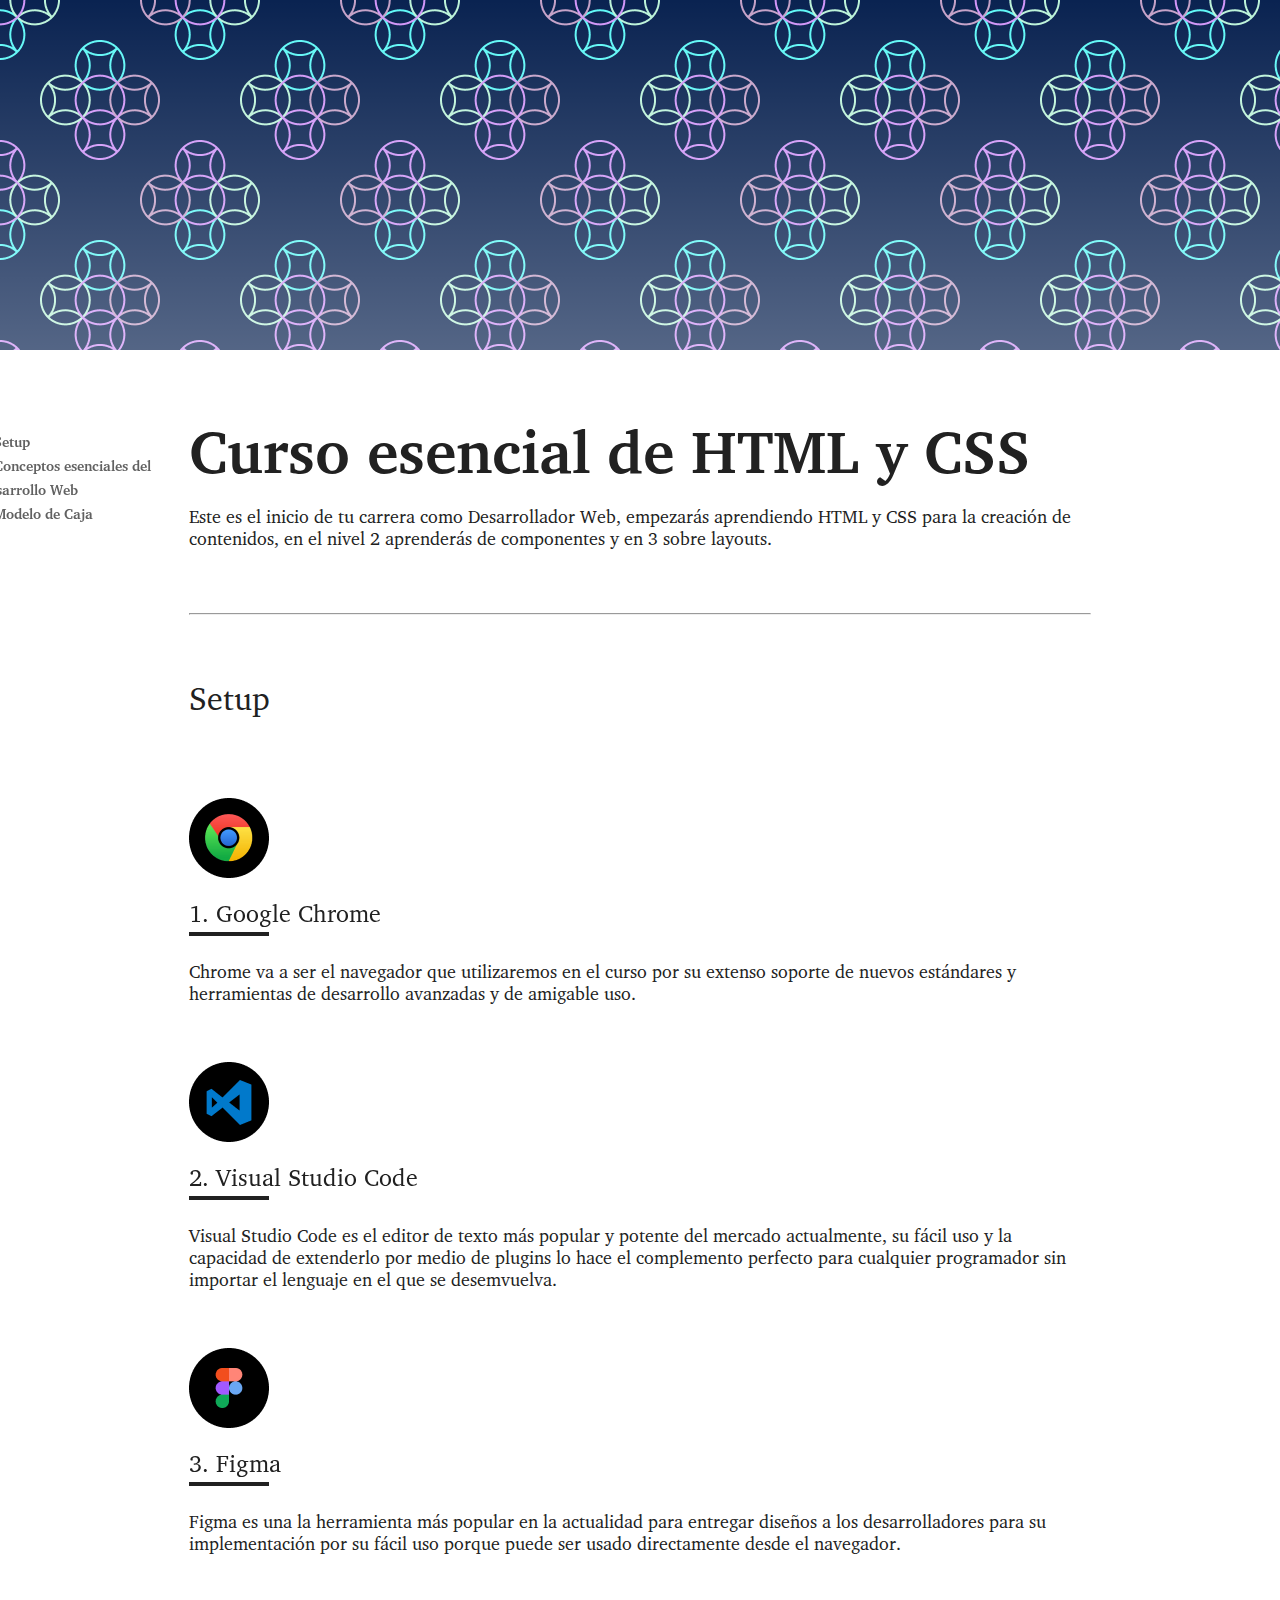
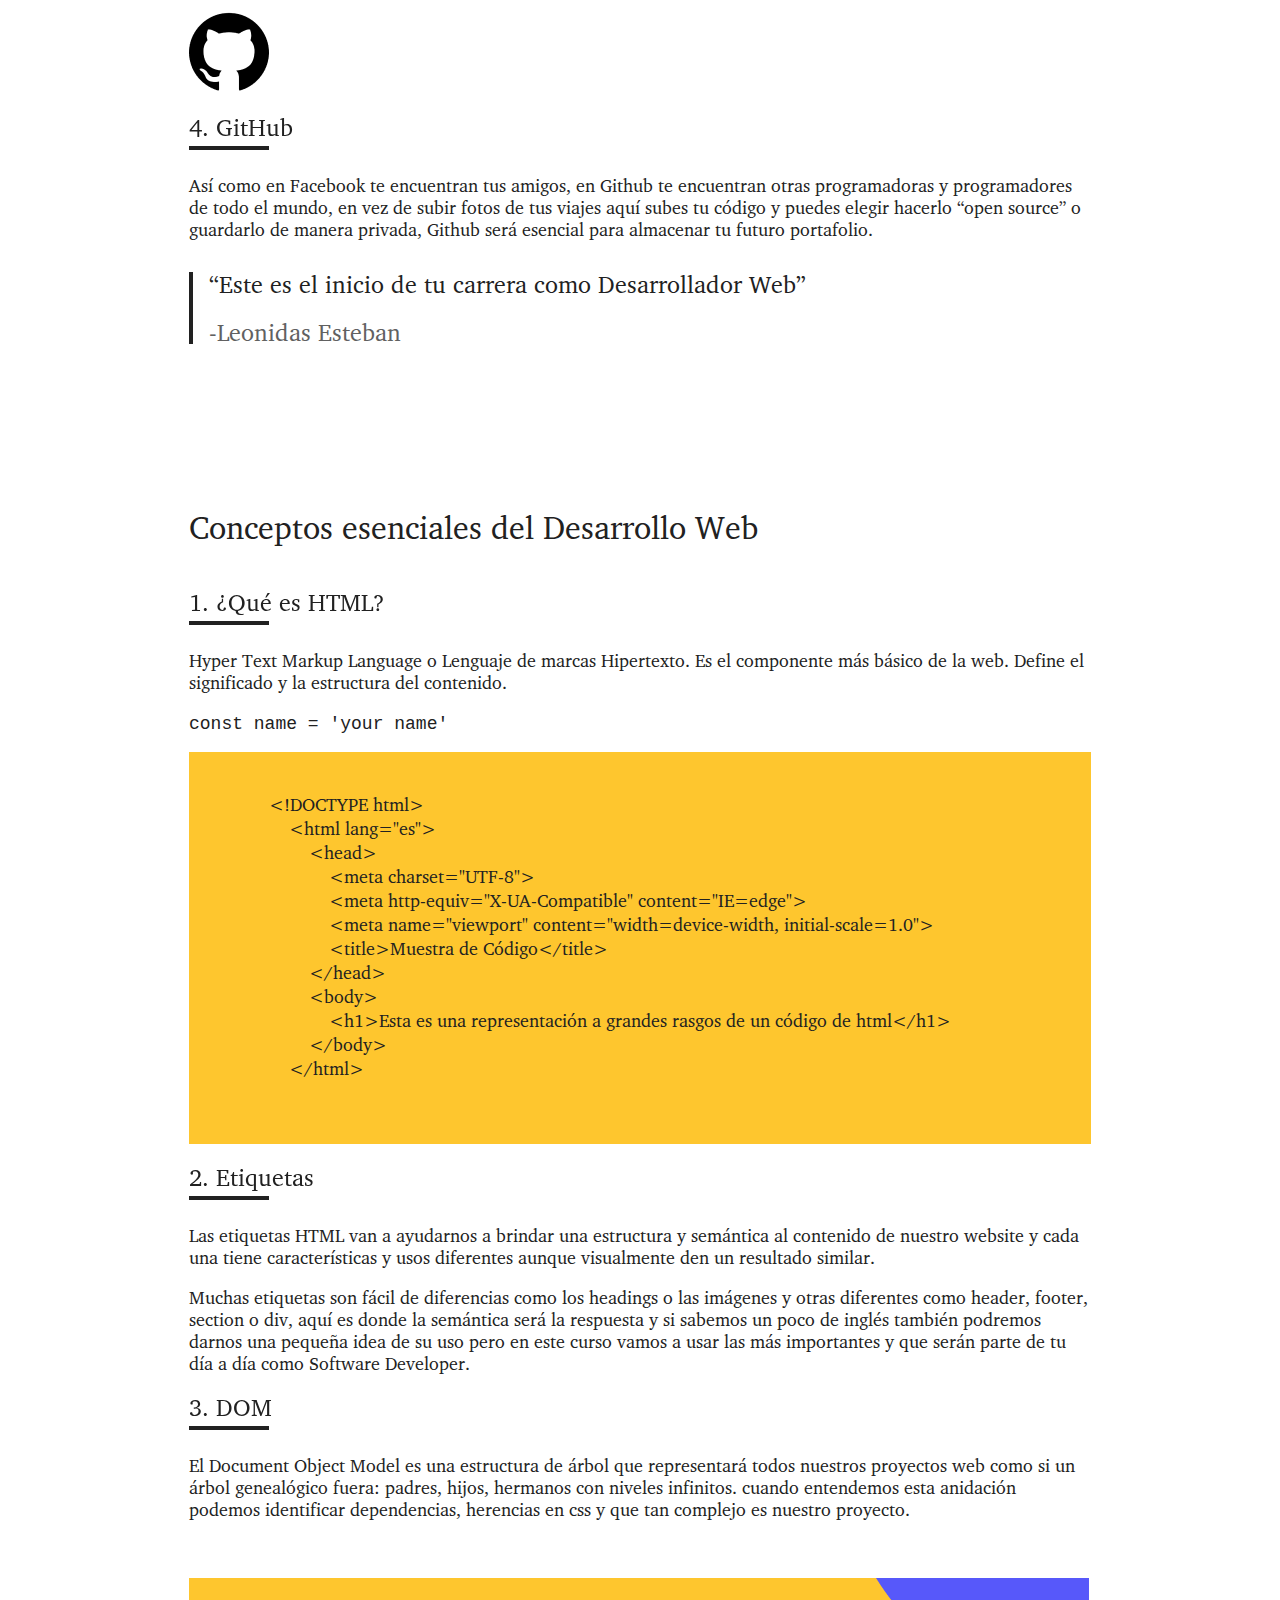
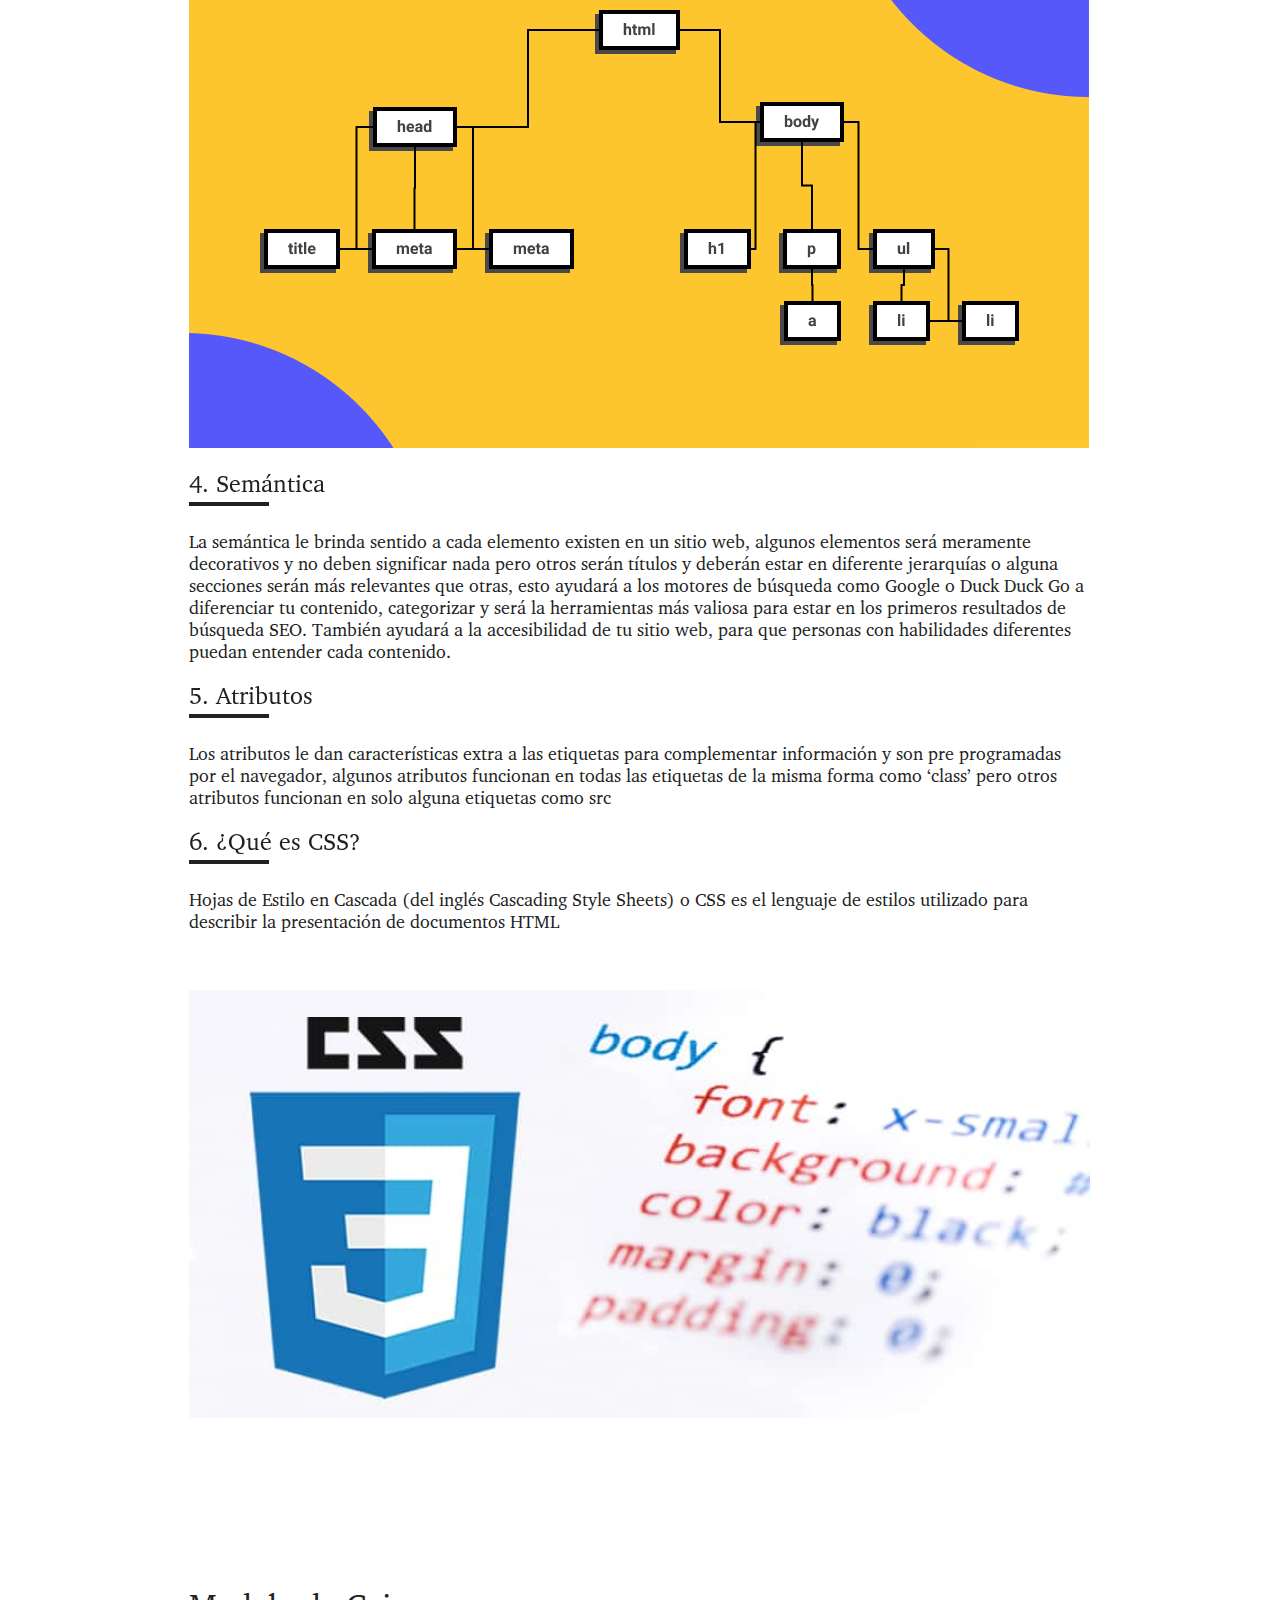
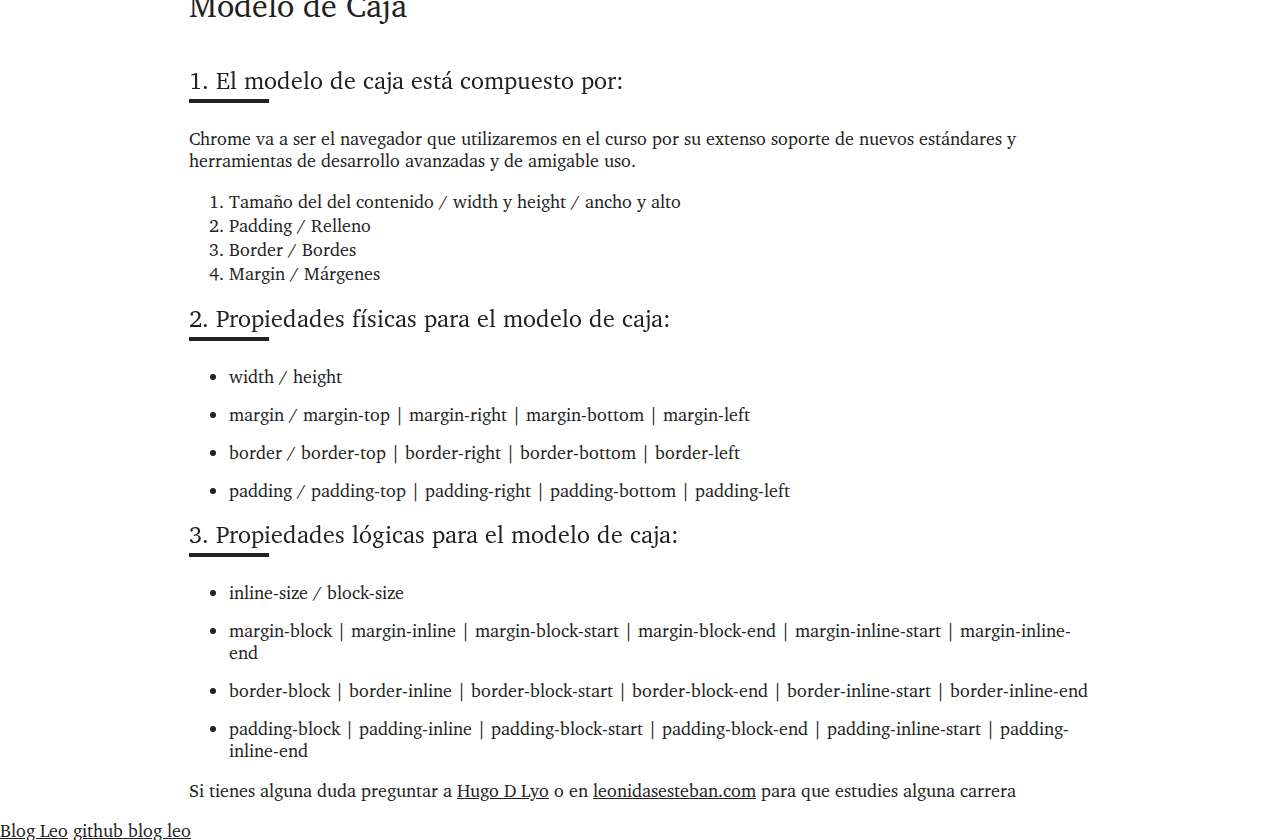
==== index.html @ 9924fe6d "Conclusión de la primer parte del proyecto" ====
<!DOCTYPE html>
<html lang="es">
<head>
    <meta charset="UTF-8">
    <meta http-equiv="X-UA-Compatible" content="IE=edge">
    <meta name="viewport" content="width=device-width, initial-scale=1.0">
    <link rel="stylesheet" href="css/style_physical.css">
    <title>Blog Hugo D Lyo</title>
</head>
<body>
    <div class="hero"></div>
    <div class="header">
        <div class="wrapper">
            <div class="header-content">
                <header>
                    <nav>
                        <details>
                            <summary>Setup</summary>
                            <ol>
                                <li><a href="#chrome">Google Chrome</a></li>
                                <li><a href="#vscode">Visual Studio Code</a></li>
                                <li><a href="#figma">Figma</a></li>
                                <li><a href="#github">GitHub</a></li>
                            </ol>
                        </details>
                        <details>
                            <summary>Conceptos esenciales del Desarrollo Web</summary>
                            <ol>
                                <li><a href="#html">¿Qué es HTML?</a></li>
                                <li><a href="#label">Etiquetas</a></li>
                                <li><a href="#dom">DOM</a></li>
                                <li><a href="#semantics">Semántica</a></li>
                                <li><a href="#attributes">Atributos</a></li>
                                <li><a href="#css">¿Qué es CSS?</a></li>
                            </ol>
                        </details>
                        <details>
                            <summary>Modelo de Caja</summary>
                            <ol>
                                <li><a href="#box_model">Composición del modelo de caja</a></li>
                                <li><a href="#physical_properties">Propiedades físicas</a></li>
                                <li><a href="#logical_properties">Propiedades lógicas</a></li>
                            </ol>
                        </details>
                    </nav>
                </header>
            </div><!--.header-content-->
        </div>
    </div><!--.header-->
    <main class="main">
        <div class="wrapper">
            <div class="main-content">
                <h1>Curso esencial de HTML y CSS</h1>
                <p>Este es el inicio de tu carrera como Desarrollador Web, empezarás aprendiendo HTML y CSS para la creación de contenidos, en el nivel 2 aprenderás de componentes y en 3 sobre layouts.</p>
                
                <hr>
                
                <section class="section-content">
                    <h2>Setup</h2>
                    <img src="images/google-chrome.png" alt="logo de google chrome" title="logo de google chrome">
                    <h3 id="chrome">Google Chrome</h3>
                    <p>Chrome va a ser el navegador que utilizaremos en el curso por su extenso soporte de nuevos estándares y herramientas de desarrollo avanzadas y de amigable uso.</p>
                    <img src="images/visual-studio-code.png" alt="logo de vscode" title="logo de vscode">
                    <h3 id="vscode">Visual Studio Code</h3>
                    <p>Visual Studio Code es el editor de texto más popular y potente del mercado actualmente, su fácil uso y la capacidad de extenderlo por medio de plugins lo hace el complemento perfecto para cualquier programador sin importar el lenguaje en el que se desemvuelva.</p>
                    <img src="images/figma.png" alt="logo de figma" title="logo de figma">
                    <h3 id="figma">Figma</h3>
                    <p>Figma es una la herramienta más popular en la actualidad para entregar diseños a los desarrolladores para su implementación por su fácil uso porque puede ser usado directamente desde el navegador.</p>
                    <img src="images/github.png" alt="logo de github" title="logo de github">
                    <h3 id="github">GitHub</h3>
                    <p>Así como en Facebook te encuentran tus amigos, en Github te encuentran otras programadoras y programadores de todo el mundo, en vez de subir fotos de tus viajes aquí subes tu código y puedes elegir hacerlo “open source” o guardarlo de manera privada, Github será esencial para almacenar tu futuro portafolio.</p>
                    <blockquote>
                        <p>“Este es el inicio de tu carrera como Desarrollador Web”</p>
                        <p><span>Leonidas Esteban</span></p>
                    </blockquote>
                </section>
            
                <hr>
                
                <section class="section-content">
                    <h2>Conceptos esenciales del Desarrollo Web</h2>
                    <h3 id="html">¿Qué es HTML?</h3>
                    <p>Hyper Text Markup Language o Lenguaje de marcas Hipertexto. Es el componente más básico de la web. Define el significado y la estructura del contenido.</p>
                    <p><code>const name = 'your name'</code></p>
                    <pre>
        &lt;!DOCTYPE html&gt;
            &lt;html lang=&quot;es&quot;&gt;
                &lt;head&gt;
                    &lt;meta charset=&quot;UTF-8&quot;&gt;
                    &lt;meta http-equiv=&quot;X-UA-Compatible&quot; content=&quot;IE=edge&quot;&gt;
                    &lt;meta name=&quot;viewport&quot; content=&quot;width=device-width, initial-scale=1.0&quot;&gt;
                    &lt;title&gt;Muestra de C&oacute;digo&lt;/title&gt;
                &lt;/head&gt;
                &lt;body&gt;
                    &lt;h1&gt;Esta es una representaci&oacute;n a grandes rasgos de un c&oacute;digo de html&lt;/h1&gt;
                &lt;/body&gt;
            &lt;/html&gt;
                    </pre>
                    <h3 id="label">Etiquetas</h3>
                    <p>Las etiquetas HTML van a ayudarnos a brindar una estructura y semántica al contenido de nuestro website y cada una tiene características y usos diferentes aunque visualmente den un resultado similar.</p>
                    <p>Muchas etiquetas son fácil de diferencias como los headings o las imágenes y otras diferentes como header, footer, section o div, aquí es donde la semántica será la respuesta y si sabemos un poco de inglés también podremos darnos una pequeña idea de su uso pero en este curso vamos a usar las más importantes y que serán parte de tu día a día como Software Developer.</p>
                    <h3 id="dom">DOM</h3>
                    <p>El Document Object Model es una estructura de árbol que representará todos nuestros proyectos web como si un árbol genealógico fuera: padres, hijos, hermanos con niveles infinitos. cuando entendemos esta anidación podemos identificar dependencias, herencias en css y que tan complejo es nuestro proyecto.</p>
                    <img src="images/dom.png" alt="imagen estructura html" title="imagen estructura html">
                    <h3 id="semantics">Semántica</h3>
                    <p>La semántica le brinda sentido a cada elemento existen en un sitio web, algunos elementos será meramente decorativos y no deben significar nada pero otros serán títulos y deberán estar en diferente jerarquías o alguna secciones serán más relevantes que otras, esto ayudará a los motores de búsqueda como Google o Duck Duck Go a diferenciar tu contenido, categorizar y será la herramientas más valiosa para estar en los primeros resultados de búsqueda SEO. También ayudará a la accesibilidad de tu sitio web, para que personas con habilidades diferentes puedan entender cada contenido.</p>
                    <h3 id="attributes">Atributos</h3>
                    <p>Los atributos le dan características extra a las etiquetas para complementar información y son pre programadas por el navegador, algunos atributos funcionan en todas las etiquetas de la misma forma como ‘class’ pero otros atributos funcionan en solo alguna etiquetas como src</p>
                    <h3 id="css">¿Qué es CSS?</h3>
                    <p>Hojas de Estilo en Cascada (del inglés Cascading Style Sheets) o CSS es el lenguaje de estilos utilizado para describir la presentación de documentos HTML</p>
                    <img src="images/css.png" alt="imagen de codigo y logo css" title="imagen de codigo y logo css">
                </section>
            
                <hr>
                
                <section class="section-content">
                    <h2>Modelo de Caja</h2>
                    <h3 id="box_model">El modelo de caja está compuesto por:</h3>
                    <p>Chrome va a ser el navegador que utilizaremos en el curso por su extenso soporte de nuevos estándares y herramientas de desarrollo avanzadas y de amigable uso.</p>
                    <ol>
                        <li>Tamaño del del contenido / width y height / ancho y alto</li>
                        <li>Padding / Relleno</li>
                        <li>Border / Bordes</li>
                        <li>Margin / Márgenes</li>
                    </ol>
                    <h3 id="physical_properties">Propiedades físicas para el modelo de caja:</h3>
                    <ul>
                        <li>width / height</li>
                        <li>margin / margin-top | margin-right | margin-bottom | margin-left</li>
                        <li>border / border-top | border-right | border-bottom | border-left</li>
                        <li>padding / padding-top | padding-right | padding-bottom | padding-left</li>
                    </ul>
                    <h3 id="logical_properties">Propiedades lógicas para el modelo de caja:</h3>
                    <ul>
                        <li>inline-size / block-size</li>
                        <li>margin-block | margin-inline | margin-block-start | margin-block-end | margin-inline-start | margin-inline-end</li>
                        <li>border-block | border-inline | border-block-start | border-block-end | border-inline-start | border-inline-end</li>
                        <li>padding-block | padding-inline | padding-block-start | padding-block-end | padding-inline-start | padding-inline-end</li>
                    </ul>
                </section>
                <p>Si tienes alguna duda preguntar a <a href="mailto:fl.hugodlyo@gmail.com">Hugo D Lyo</a> o en <a href="#">leonidasesteban.com</a> para que estudies alguna carrera</p>
            </div><!--.main-content-->
        </div><!--.wrapper-->
    </main>

    <a href="https://leonidasesteban.github.io/curso-esencial-html-css/#github" target="_black">Blog Leo</a>
    <a href="https://github.com/LeonidasEsteban/curso-esencial-html-css" target="_black">github blog leo</a>
</body>
</html>
---- css/style_physical.css ----
@font-face
{
    font-family: charter;
    src: url('../fonts/charter-regular.otf');
    font-style: normal;
    font-weight: 400;
}

@font-face
{
    font-family: charter;
    src: url('../fonts/charter-italic.otf');
    font-style: italic;
    font-weight: 400;
}

@font-face
{
    font-family: charter;
    src: url('../fonts/charter-bold.otf');
    font-style: normal;
    font-weight: 700;
}

@font-face
{
    font-family: charter;
    src: url('../fonts/charter-bold-italic.otf');
    font-style: italic;
    font-weight: 700;
}

:root
{
    font-size: 18px;
    --gray30: #212121;
    --gray20: #212429;
    --gray10: #616161;
    --fontFamily: charter
}

html
{
    scroll-behavior: smooth;
}

body
{
    color: var(--gray30);
    font-family: var(--fontFamily);
    margin: 0;
}

a
{
    color: var(--gray30);
}

.header
{
    position: sticky;
    top: 0;
}

.header-content
{
    position: relative;
}

header
{
    font-size: 14px;
    color: var(--gray10);
    width: 188px;
    position: absolute;
    top: 80px;
    left: -210px;
}

header li
{
    margin-bottom: 16px;
}

header a
{
    color: var(--gray10);
    text-decoration: none;
}

header a:hover
{
    color: var(--gray30);
}

nav details summary
{
    font-weight: bold;
    line-height: 24px;
}

h1
{
    font-size: 60px; /*3.75em*/
    margin-top: 64px;
    margin-bottom: 16px;
}

hr
{
    margin: 64px 0;
}

h2
{
    font-size: 32px; /*2em*/
    margin: 64px 0 40px;
    font-weight: normal;
}

.section-content
{
    counter-reset: titleList;
    margin-top: 164px;
}

.section-content:first-of-type
{
    margin: 0;
}

.section-content + hr
{
    display: none;
}

h3
{
    font-size: 24px; /*1.5em*/
    margin-top: 16px;
    margin-bottom: 24px;
    font-weight: normal;
}

.section-content img
{
    margin-top: 40px;
}

.section-content h3
{
    counter-increment: titleList;
    position: relative;
    padding-bottom: 8px;
}

.section-content h3::before
{
    content: counter(titleList) ". ";
}

.section-content h3::after
{
    content: '';
    width: 80px;
    height: 4px;
    background: var(--gray30);
    display: inline-block;
    position: absolute;
    left: 0;
    bottom: 0;
}

.section-content ol li
{
    line-height: 24px;
}

.section-content ul li
{
    margin-bottom: 16px;
}

blockquote
{
    font-size: 24px;
    margin: 32px 0;
    padding-left: 16px;
    border-left: 4px solid var(--gray30);
    line-height: 24px;
    font-family: var(--fontFamily);
}

blockquote span
{
    color: var(--gray10);
}

blockquote span::before
{
    content: '-';
}

pre
{
    background: #fec62e;
    padding: 40px;
    font-family: var(--fontFamily);
    line-height: 24px;
}

.hero
{
    background: linear-gradient(to top, rgba(255,255,255,.3), transparent), url(../images/pattern.png);
    height: 350px;
}

.wrapper
{
    width: 902px;
    margin: auto;
}
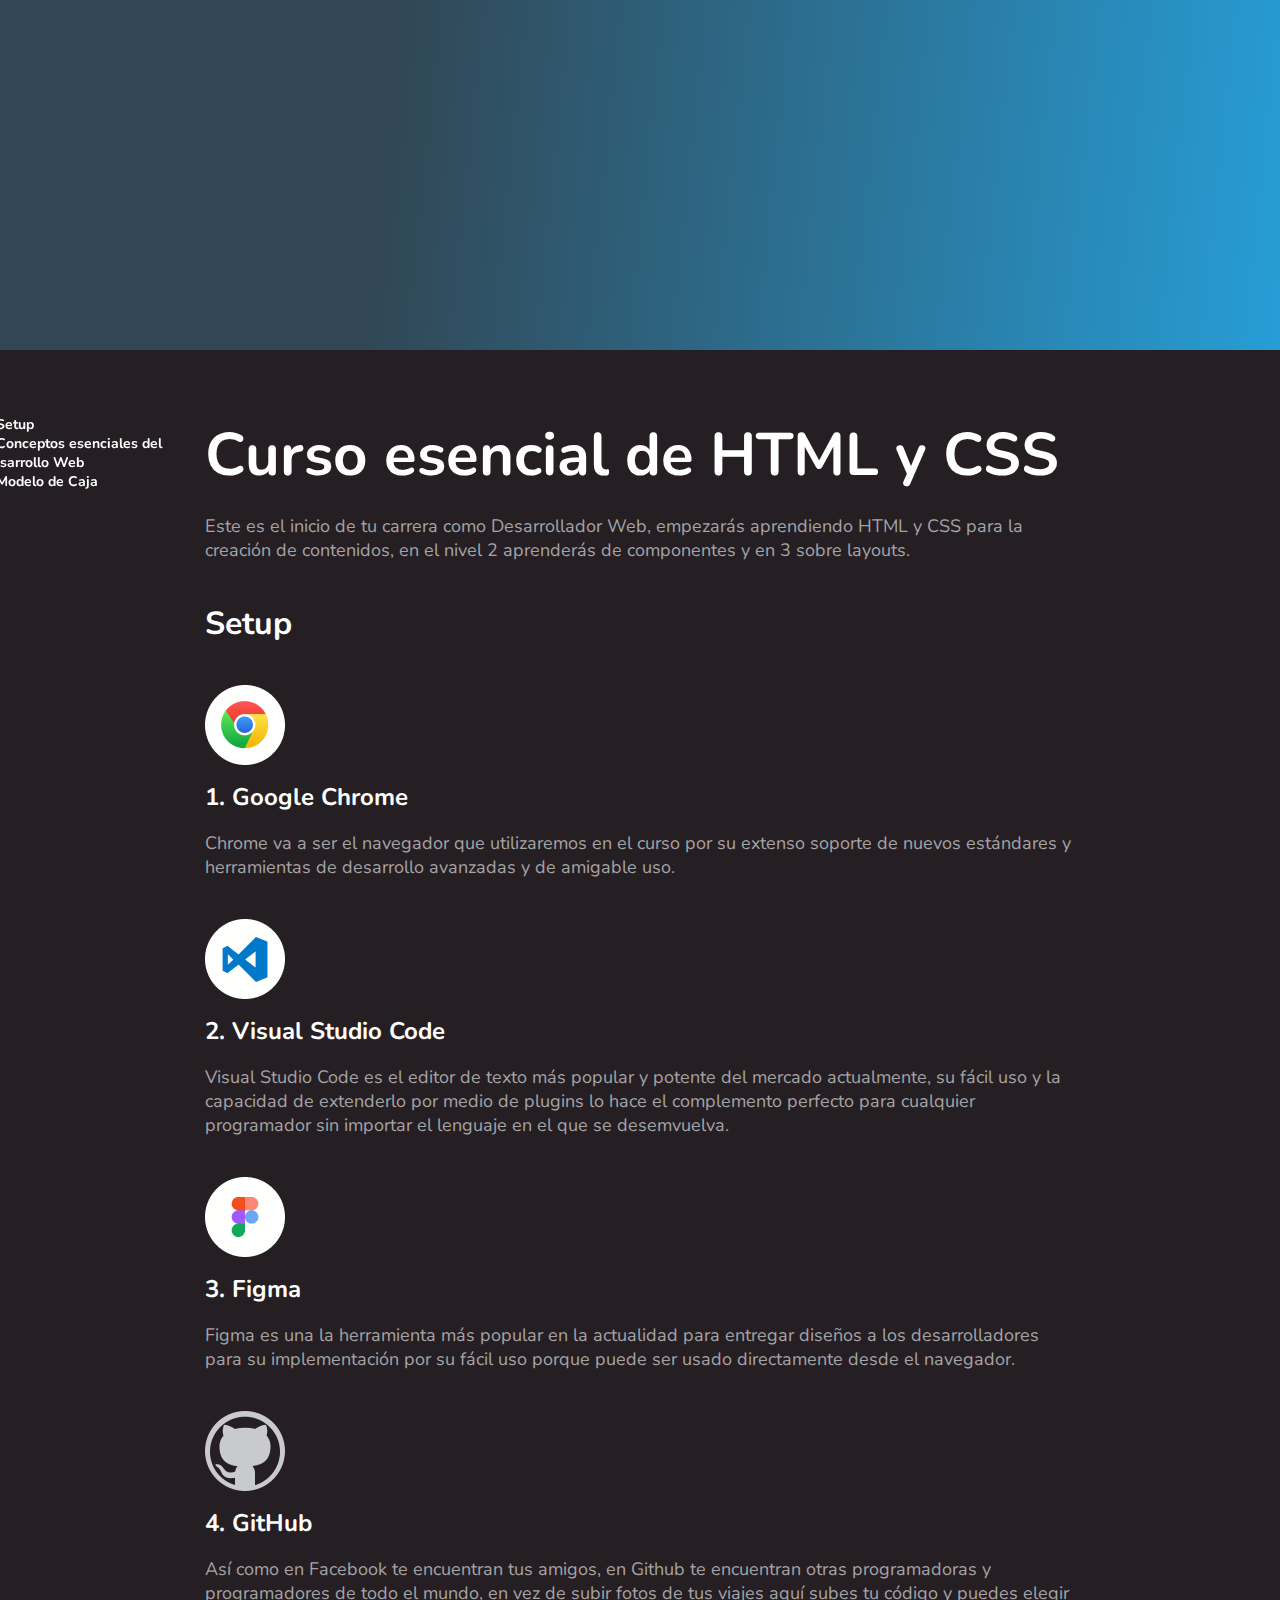
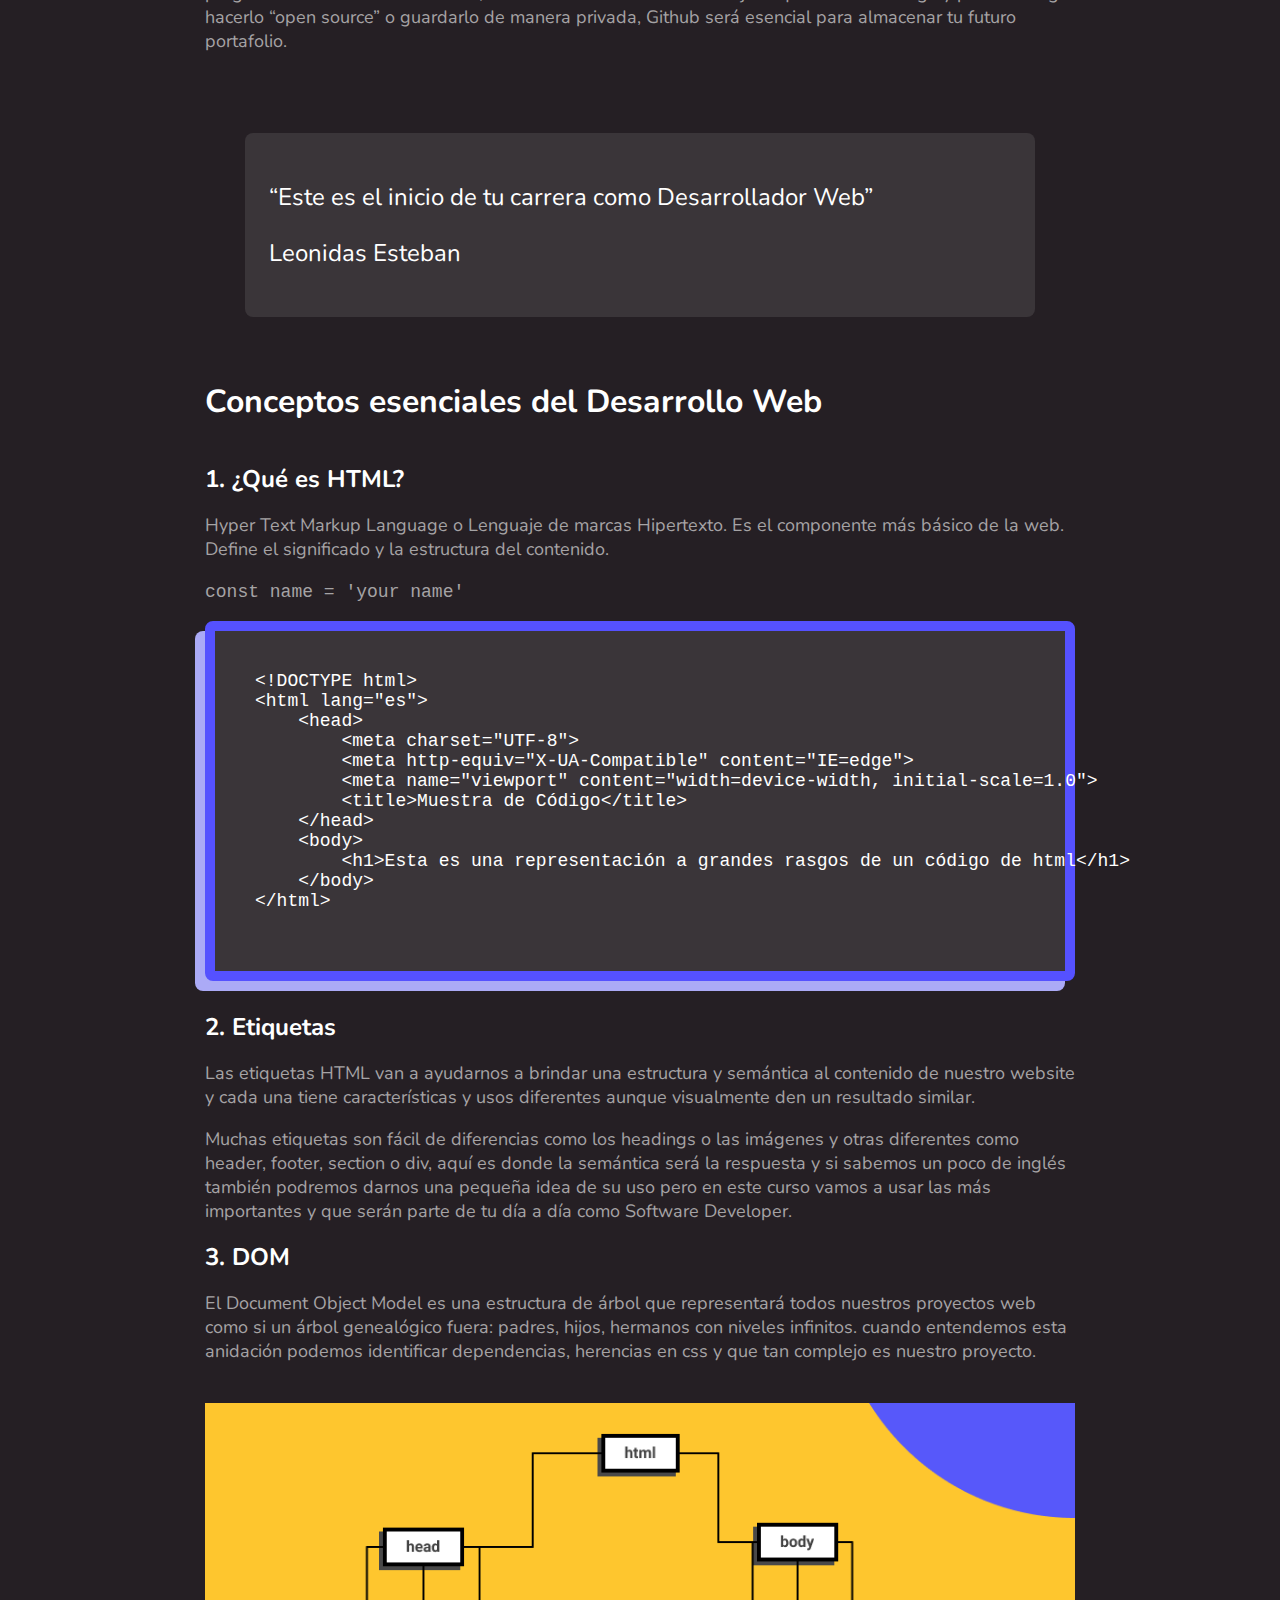
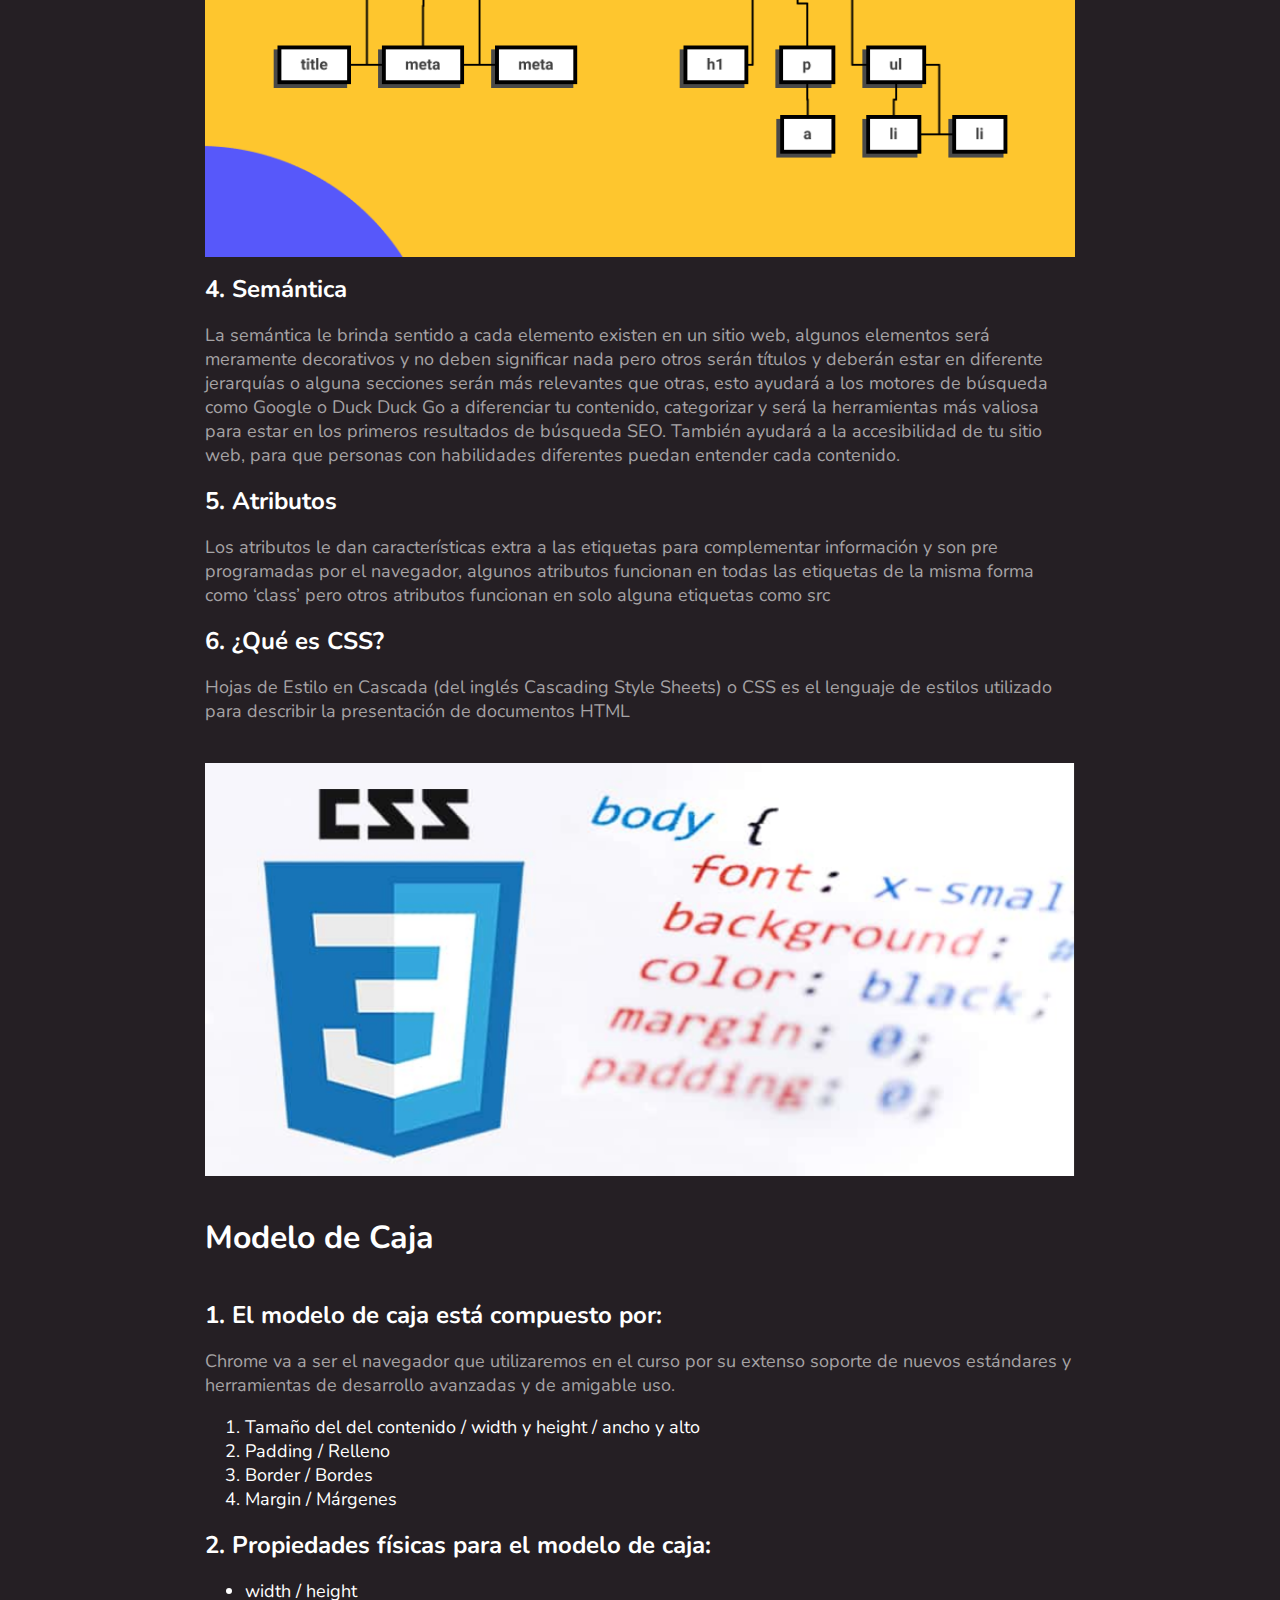
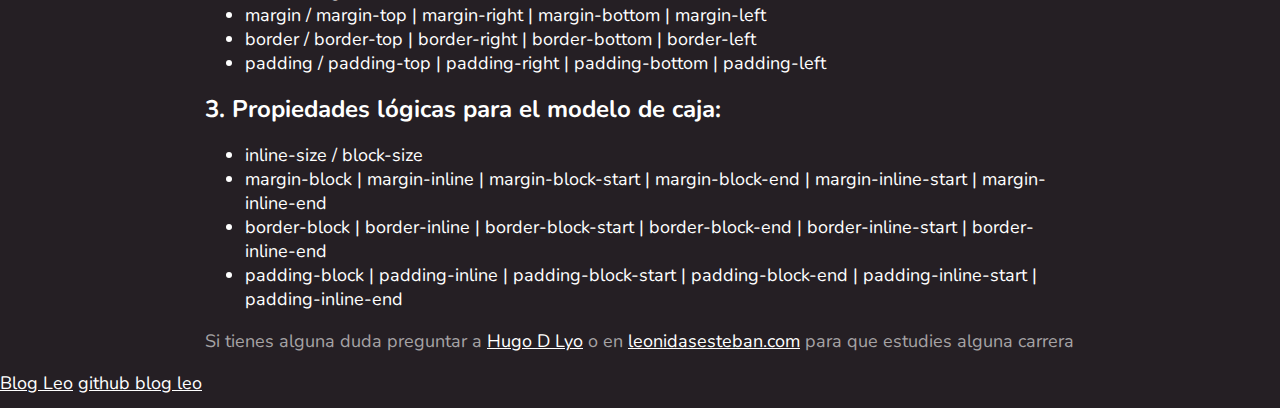
==== commit f7d2c7df: "Conclusión de la segunda parte del proyecto" ====
--- a/index.html
+++ b/index.html
@@ -4,7 +4,7 @@
     <meta charset="UTF-8">
     <meta http-equiv="X-UA-Compatible" content="IE=edge">
     <meta name="viewport" content="width=device-width, initial-scale=1.0">
-    <link rel="stylesheet" href="css/style_physical.css">
+    <link rel="stylesheet" href="css/style_logical.css">
     <title>Blog Hugo D Lyo</title>
 </head>
 <body>
@@ -57,16 +57,16 @@
                 
                 <section class="section-content">
                     <h2>Setup</h2>
-                    <img src="images/google-chrome.png" alt="logo de google chrome" title="logo de google chrome">
+                    <img src="images/light/google-chrome.png" alt="logo de google chrome" title="logo de google chrome">
                     <h3 id="chrome">Google Chrome</h3>
                     <p>Chrome va a ser el navegador que utilizaremos en el curso por su extenso soporte de nuevos estándares y herramientas de desarrollo avanzadas y de amigable uso.</p>
-                    <img src="images/visual-studio-code.png" alt="logo de vscode" title="logo de vscode">
+                    <img src="images/light/visual-studio-code.png" alt="logo de vscode" title="logo de vscode">
                     <h3 id="vscode">Visual Studio Code</h3>
                     <p>Visual Studio Code es el editor de texto más popular y potente del mercado actualmente, su fácil uso y la capacidad de extenderlo por medio de plugins lo hace el complemento perfecto para cualquier programador sin importar el lenguaje en el que se desemvuelva.</p>
-                    <img src="images/figma.png" alt="logo de figma" title="logo de figma">
+                    <img src="images/light/figma.png" alt="logo de figma" title="logo de figma">
                     <h3 id="figma">Figma</h3>
                     <p>Figma es una la herramienta más popular en la actualidad para entregar diseños a los desarrolladores para su implementación por su fácil uso porque puede ser usado directamente desde el navegador.</p>
-                    <img src="images/github.png" alt="logo de github" title="logo de github">
+                    <img src="images/light/github.png" alt="logo de github" title="logo de github">
                     <h3 id="github">GitHub</h3>
                     <p>Así como en Facebook te encuentran tus amigos, en Github te encuentran otras programadoras y programadores de todo el mundo, en vez de subir fotos de tus viajes aquí subes tu código y puedes elegir hacerlo “open source” o guardarlo de manera privada, Github será esencial para almacenar tu futuro portafolio.</p>
                     <blockquote>
@@ -83,18 +83,18 @@
                     <p>Hyper Text Markup Language o Lenguaje de marcas Hipertexto. Es el componente más básico de la web. Define el significado y la estructura del contenido.</p>
                     <p><code>const name = 'your name'</code></p>
                     <pre>
-        &lt;!DOCTYPE html&gt;
-            &lt;html lang=&quot;es&quot;&gt;
-                &lt;head&gt;
-                    &lt;meta charset=&quot;UTF-8&quot;&gt;
-                    &lt;meta http-equiv=&quot;X-UA-Compatible&quot; content=&quot;IE=edge&quot;&gt;
-                    &lt;meta name=&quot;viewport&quot; content=&quot;width=device-width, initial-scale=1.0&quot;&gt;
-                    &lt;title&gt;Muestra de C&oacute;digo&lt;/title&gt;
-                &lt;/head&gt;
-                &lt;body&gt;
-                    &lt;h1&gt;Esta es una representaci&oacute;n a grandes rasgos de un c&oacute;digo de html&lt;/h1&gt;
-                &lt;/body&gt;
-            &lt;/html&gt;
+&lt;!DOCTYPE html&gt;
+&lt;html lang=&quot;es&quot;&gt;
+    &lt;head&gt;
+        &lt;meta charset=&quot;UTF-8&quot;&gt;
+        &lt;meta http-equiv=&quot;X-UA-Compatible&quot; content=&quot;IE=edge&quot;&gt;
+        &lt;meta name=&quot;viewport&quot; content=&quot;width=device-width, initial-scale=1.0&quot;&gt;
+        &lt;title&gt;Muestra de C&oacute;digo&lt;/title&gt;
+    &lt;/head&gt;
+    &lt;body&gt;
+        &lt;h1&gt;Esta es una representaci&oacute;n a grandes rasgos de un c&oacute;digo de html&lt;/h1&gt;
+    &lt;/body&gt;
+&lt;/html&gt;
                     </pre>
                     <h3 id="label">Etiquetas</h3>
                     <p>Las etiquetas HTML van a ayudarnos a brindar una estructura y semántica al contenido de nuestro website y cada una tiene características y usos diferentes aunque visualmente den un resultado similar.</p>
--- a/css/style_logical.css
+++ b/css/style_logical.css
@@ -0,0 +1,181 @@
+@import url('https://fonts.googleapis.com/css2?family=Nunito:ital,wght@0,400;0,700;1,400;1,700&display=swap');
+
+:root
+{
+    font-size: 18px;
+    --white30: #fff;
+    --white20: #a5a3a5;
+    --white10: #3a3539;
+    --fontFamily: 'Nunito', sans-serif;
+}
+
+html
+{
+    scroll-behavior: smooth;
+}
+
+body
+{
+    color: var(--white30);
+    font-family: var(--fontFamily);
+    background-color: #251f24;
+    margin: 0;
+}
+
+a
+{
+    color: var(--white30);
+}
+
+p
+{
+    color: var(--white20);
+}
+
+hr
+{
+    margin-block: 40px;
+    border-color: rgba(97, 97, 97, 0.2);
+}
+
+.header
+{
+    position: sticky;
+    inset-block-start: -45px;
+}
+
+.header-content
+{
+    position: relative;
+    inset-block-start: 65px;
+}
+
+header
+{
+    font-size: 14px;
+    color: var(--white30);
+    position: absolute;
+    inset-block-start: 0;
+    inset-inline-start: -208px;
+    width: 188px;
+
+
+    /* inset-block-start:; TOP
+    inset-block-end:; BOTTOM
+    inset-inline-start:; LEFT
+    inset-inline-end:; RIGHT */
+}
+
+header li 
+{
+    color: var(--white20);
+    margin-block-end: 16px;
+}
+
+header a
+{
+    color: var(--white20);
+    text-decoration: none;
+}
+
+header a:hover
+{
+    color: var(--white30);
+}
+
+nav details summary
+{
+    font-weight: bold;
+}
+
+.main-content
+{
+    padding-inline: 16px;
+}
+
+.main hr
+{
+    display: none;
+}
+
+h1
+{
+    font-size: 60px; /*3.75em*/
+    margin-block-start: 64px;
+    margin-block-end: 16px;
+}
+
+h2
+{
+    font-size: 32px; /*2em*/
+    margin-block: 40px;
+}
+
+h3
+{
+    font-size: 24px; /*1.5em*/
+    margin-block: 16px;
+}
+
+.section-content
+{
+    counter-reset: titleList;
+}
+
+.section-content h3
+{
+    counter-increment: titleList;
+}
+
+.section-content h3::before
+{
+    content: counter(titleList) ". ";
+}
+
+.section-content img
+{
+    margin-block-start: 40px;
+    display: block;
+    max-inline-size: 100%;
+}
+
+blockquote
+{
+    margin-block-start: 80px;
+    margin-block-end: 63px;
+    background-color: var(--white10);
+    border-radius: 8px;
+    line-height: 32px;
+    font-size: 24px;
+    padding-inline: 24px;
+    padding-block: 24px;
+}
+
+blockquote p 
+{
+    color: var(--white30);
+}
+
+pre
+{
+    background-color: var(--white10);
+    padding-inline: 40px;
+    padding-block: 40px;
+    /* overflow: auto; */
+    border-radius: 8px;
+    border: 10px solid #5551ff;
+    box-shadow: -10px 10px 0 0 #abaaf6;
+    margin-block-end: 30px;
+}
+
+.hero
+{
+    background-image: linear-gradient(96.07deg, #314755 30.63%, #26A0DA 102.18%);
+    height: 350px;
+}
+
+.wrapper
+{
+    max-inline-size: 902px; /*width*/
+    margin: auto;
+}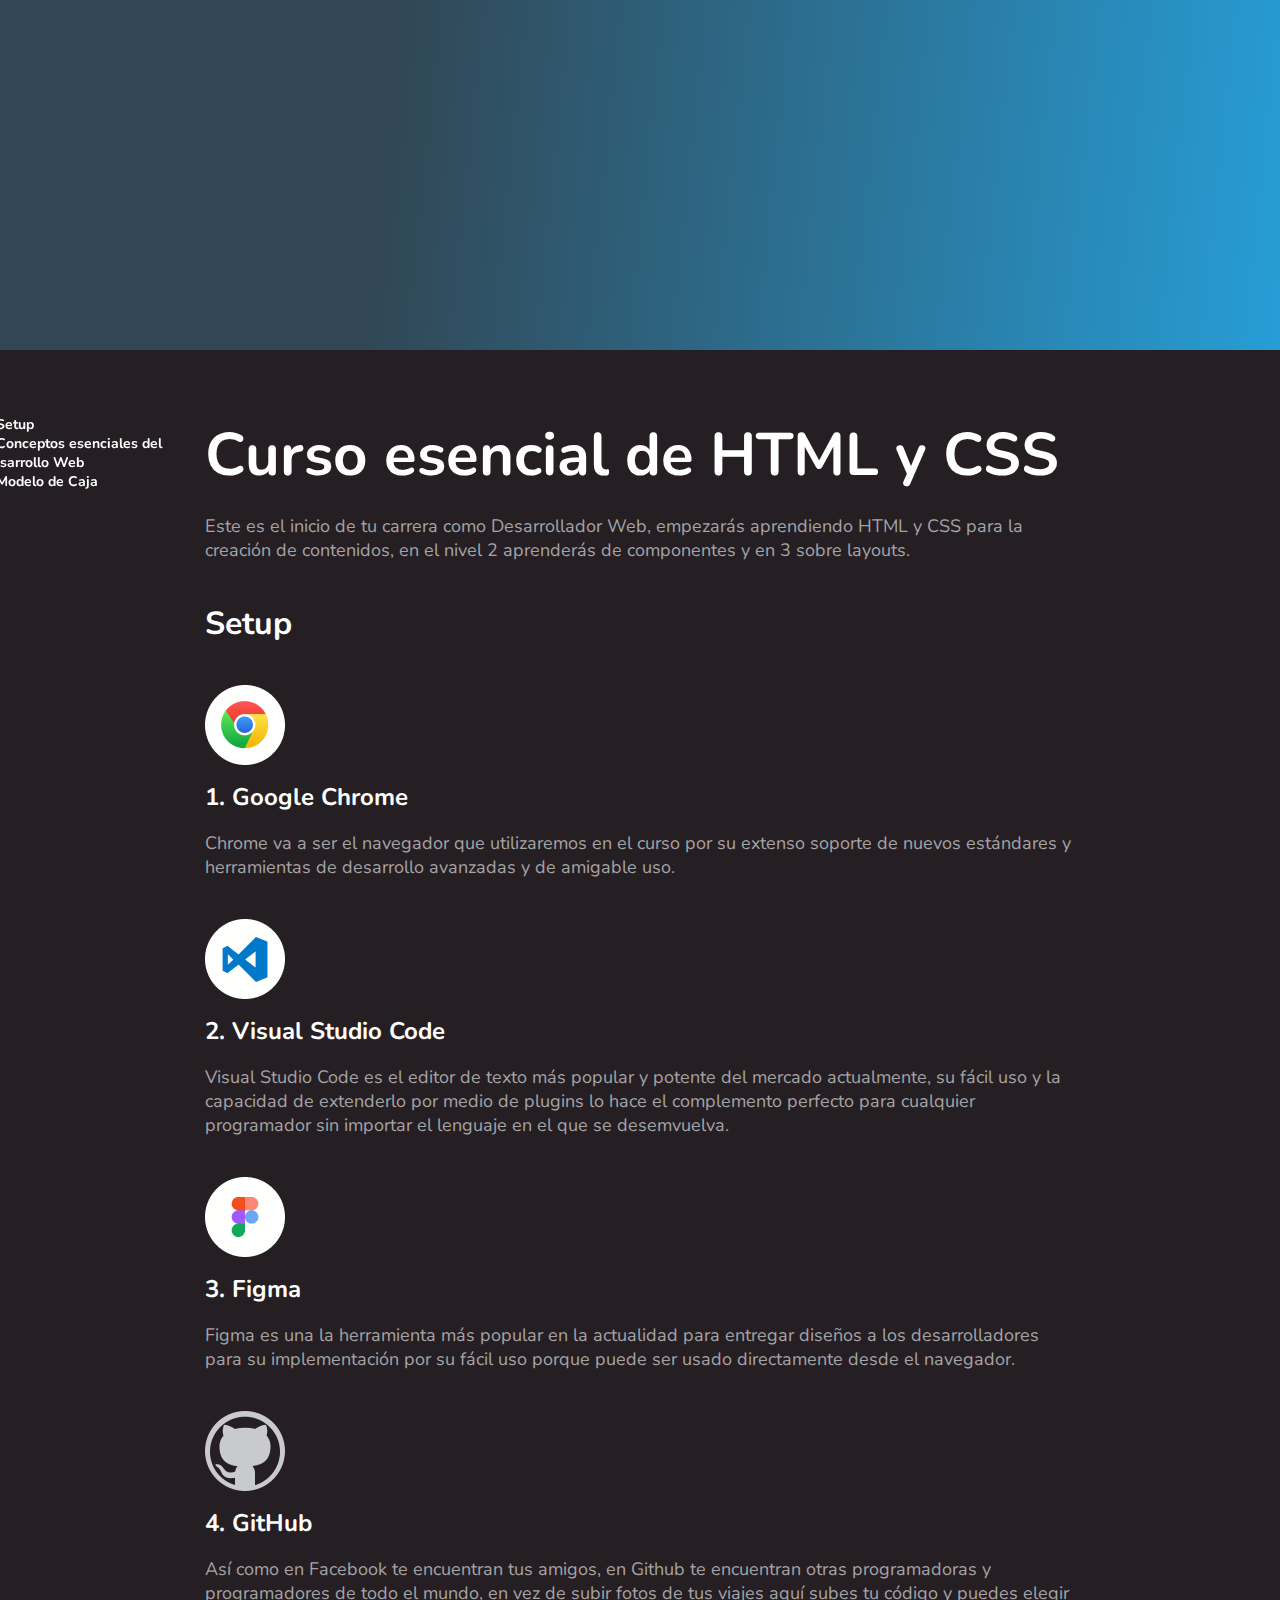
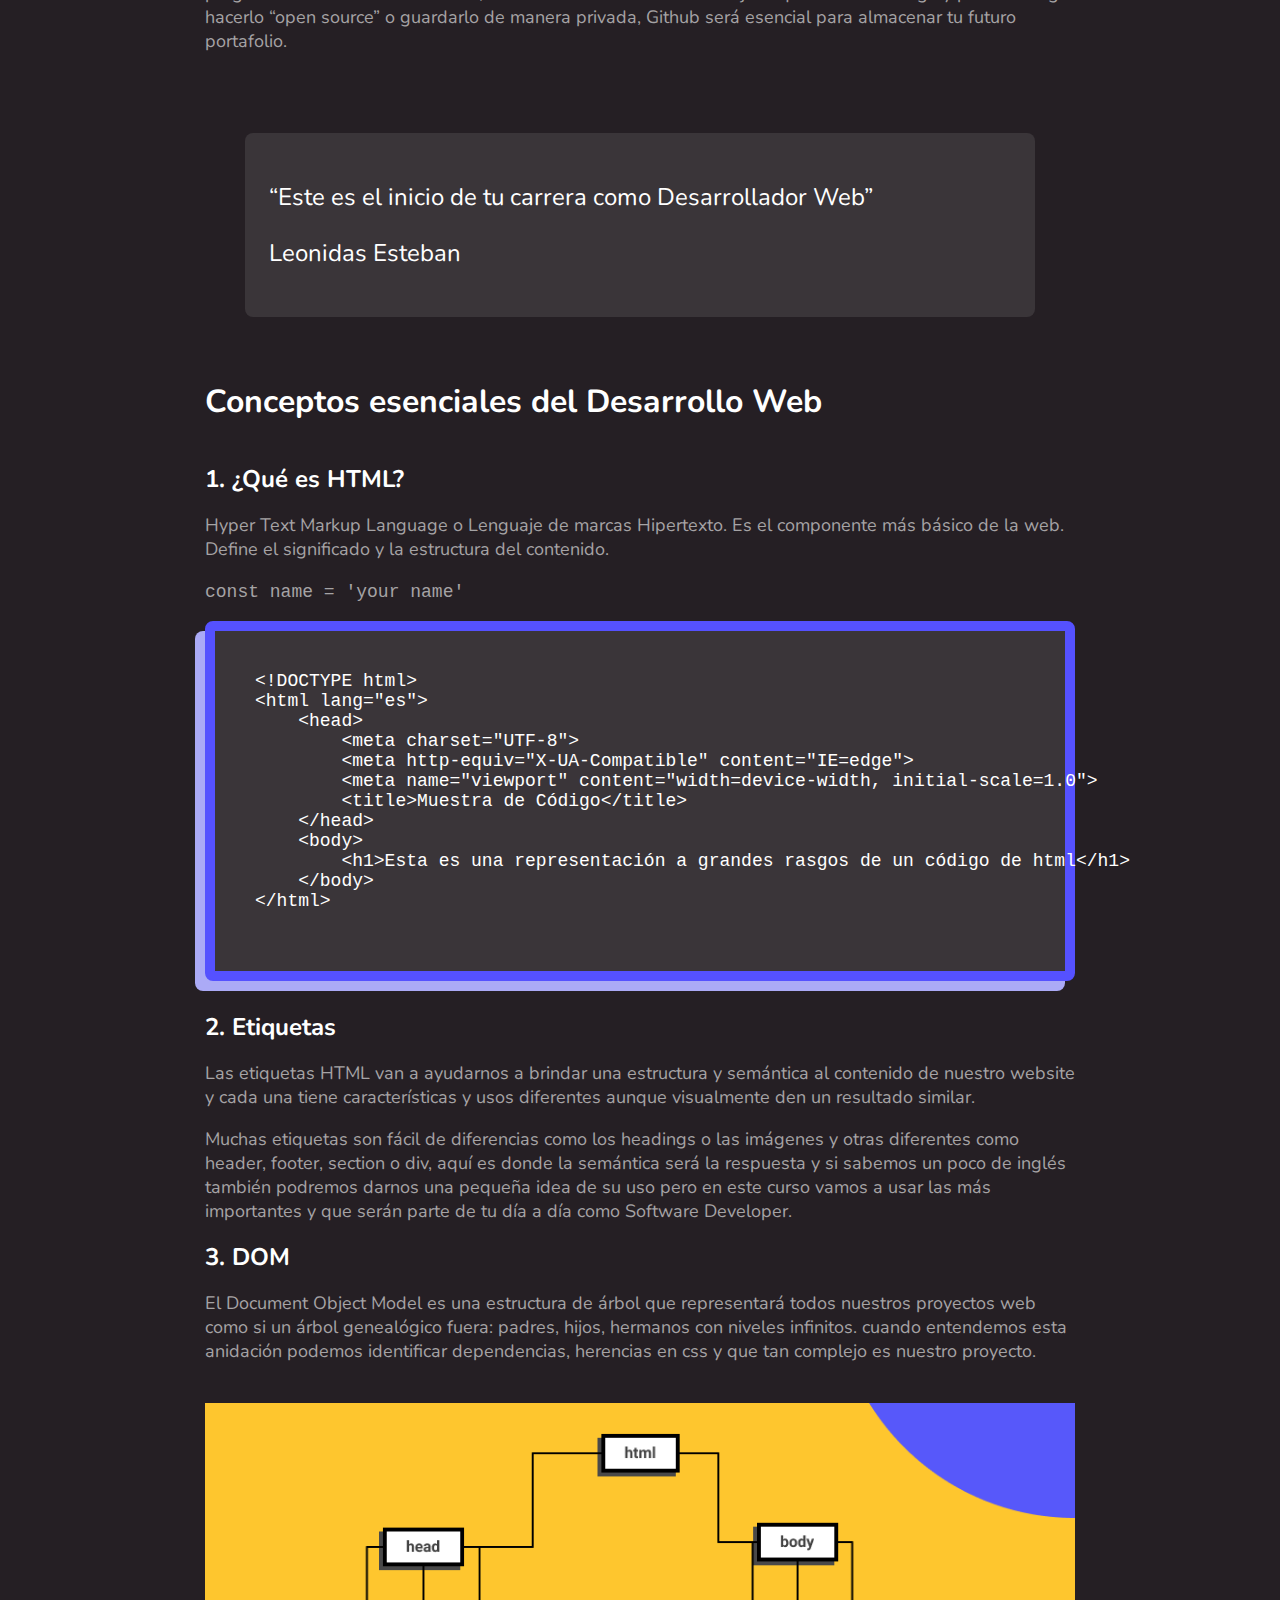
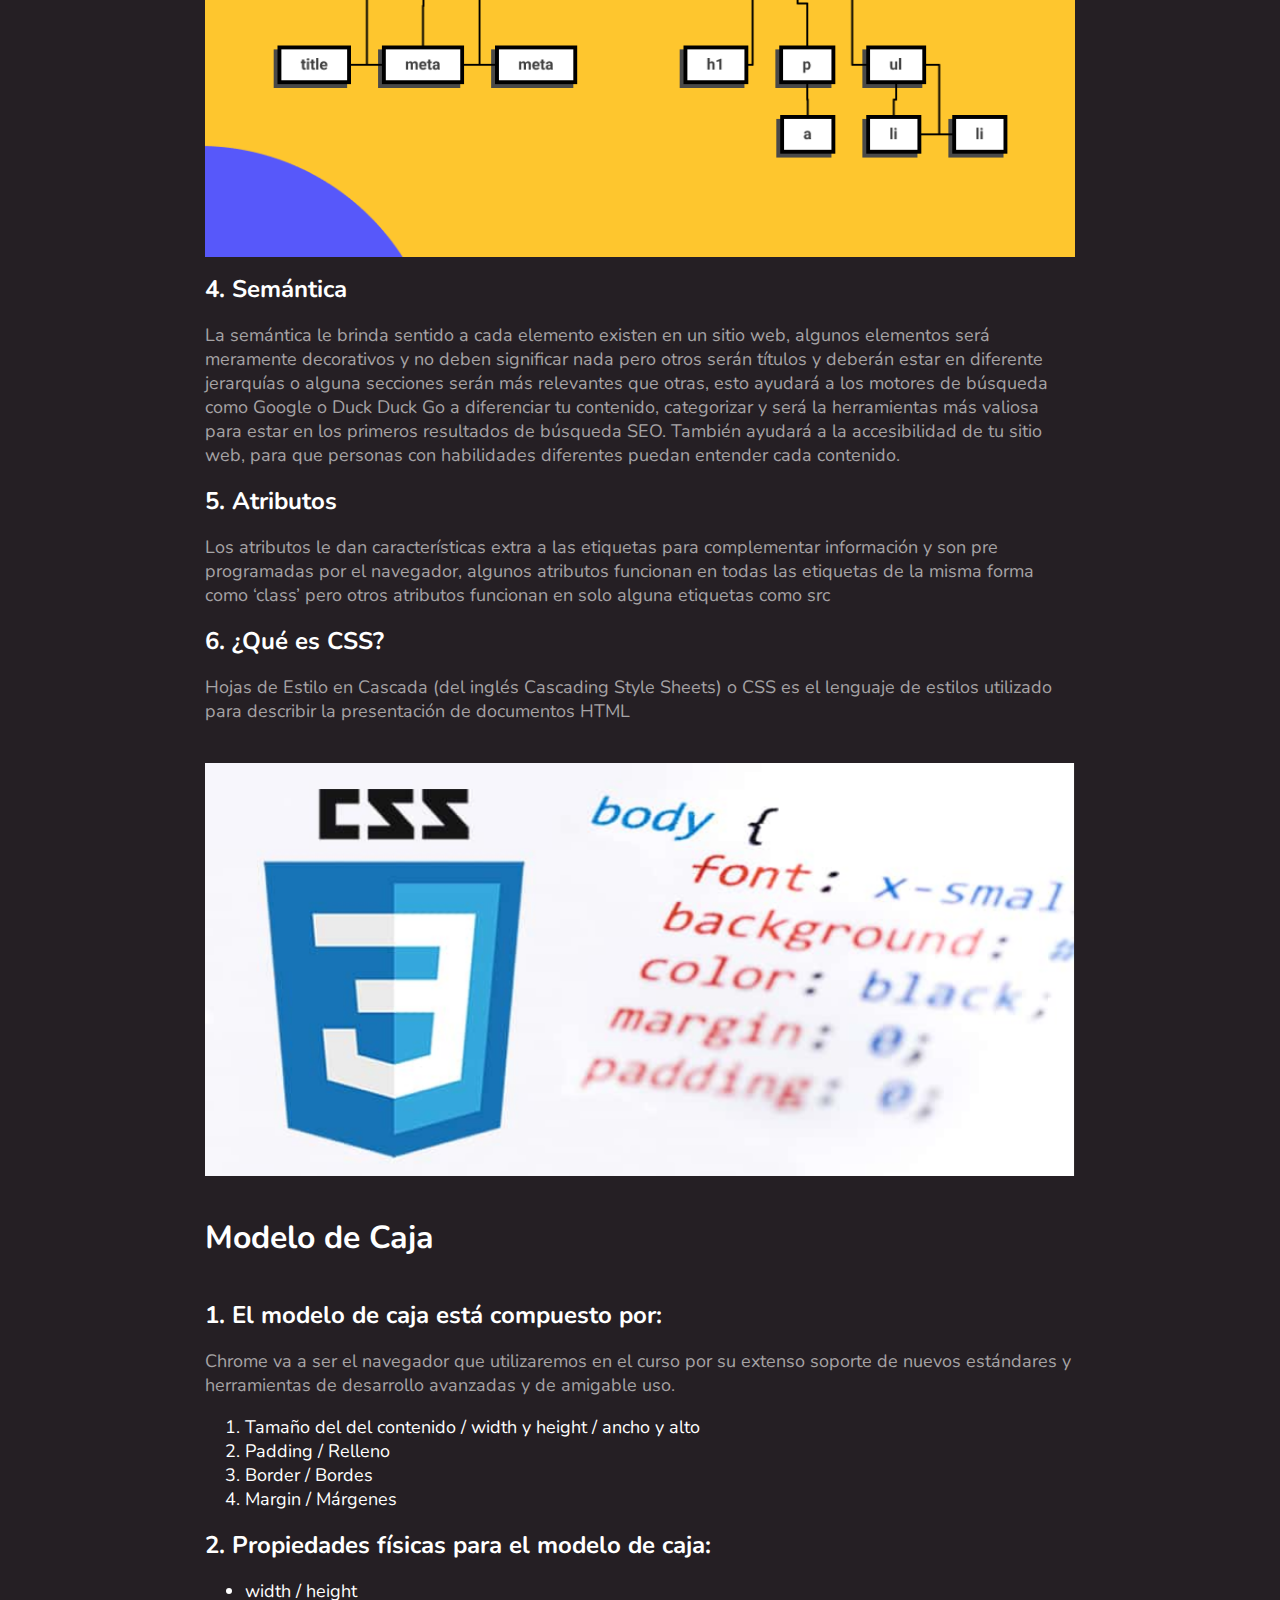
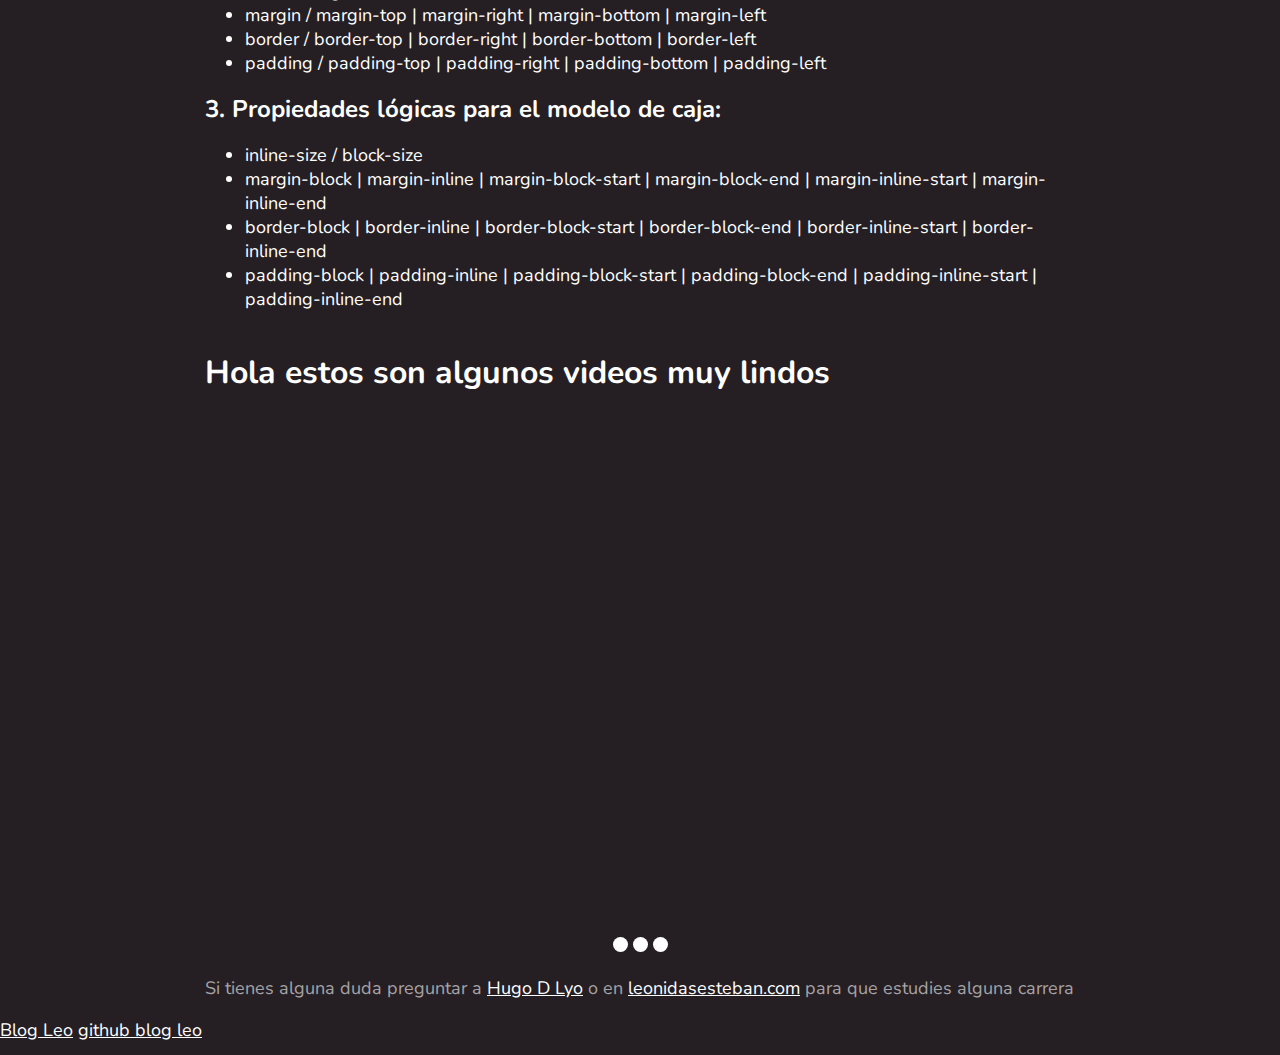
==== commit 26d491c5: "Se crea y se estiliza el Slider" ====
--- a/index.html
+++ b/index.html
@@ -138,6 +138,27 @@
                         <li>padding-block | padding-inline | padding-block-start | padding-block-end | padding-inline-start | padding-inline-end</li>
                     </ul>
                 </section>
+                <section class="section-content">
+                    <h2>Hola estos son algunos videos muy lindos</h2>
+                    <div class="slider">
+                        <scroll-container class="slaider-container">
+                            <scroll-page class="slaider-slide" id="video-1">
+                                <iframe class="video" width="560" height="315" src="https://www.youtube.com/embed/5f5Ig_U2Bpk" title="YouTube video player" frameborder="0" allow="accelerometer; autoplay; clipboard-write; encrypted-media; gyroscope; picture-in-picture" allowfullscreen></iframe>
+                            </scroll-page><!--.slaider-slide-->
+                            <scroll-page class="slaider-slide" id="video-2">
+                                <iframe class="video" width="560" height="315" src="https://www.youtube.com/embed/cuyYAYFI414" title="YouTube video player" frameborder="0" allow="accelerometer; autoplay; clipboard-write; encrypted-media; gyroscope; picture-in-picture" allowfullscreen></iframe>
+                            </scroll-page><!--.slaider-slide-->
+                            <scroll-page class="slaider-slide" id="video-3">
+                                <iframe class="video" width="560" height="315" src="https://www.youtube.com/embed/129HfPylOig" title="YouTube video player" frameborder="0" allow="accelerometer; autoplay; clipboard-write; encrypted-media; gyroscope; picture-in-picture" allowfullscreen></iframe>
+                            </scroll-page><!--.slaider-slide-->
+                        </scroll-container><!--.slaider-container-->
+                        <div class="slider-bullet-list">
+                            <a href="#video-1" class="slider-bullet"></a>
+                            <a href="#video-2" class="slider-bullet"></a>
+                            <a href="#video-3" class="slider-bullet"></a>
+                        </div><!--.slider-bullet-list-->
+                    </div><!--.slider-->
+                </section>
                 <p>Si tienes alguna duda preguntar a <a href="mailto:fl.hugodlyo@gmail.com">Hugo D Lyo</a> o en <a href="#">leonidasesteban.com</a> para que estudies alguna carrera</p>
             </div><!--.main-content-->
         </div><!--.wrapper-->
--- a/css/style_logical.css
+++ b/css/style_logical.css
@@ -178,4 +178,37 @@
 {
     max-inline-size: 902px; /*width*/
     margin: auto;
+}
+
+.slaider-container
+{
+    display: block;
+    overflow: auto;
+    scroll-behavior: smooth;
+    white-space: nowrap;
+    font-size: 0;
+}
+
+.video
+{
+    margin: 0;
+    display: inline-block;
+    width: 100%;
+    height: auto;
+    aspect-ratio: 16/9;
+}
+
+.slider-bullet-list
+{
+    text-align: center;
+    margin-block-start: 10px;
+}
+
+.slider-bullet
+{
+    display: inline-block;
+    inline-size: 15px;
+    block-size: 15px;
+    background-color: var(--white30);
+    border-radius: 50%;
 }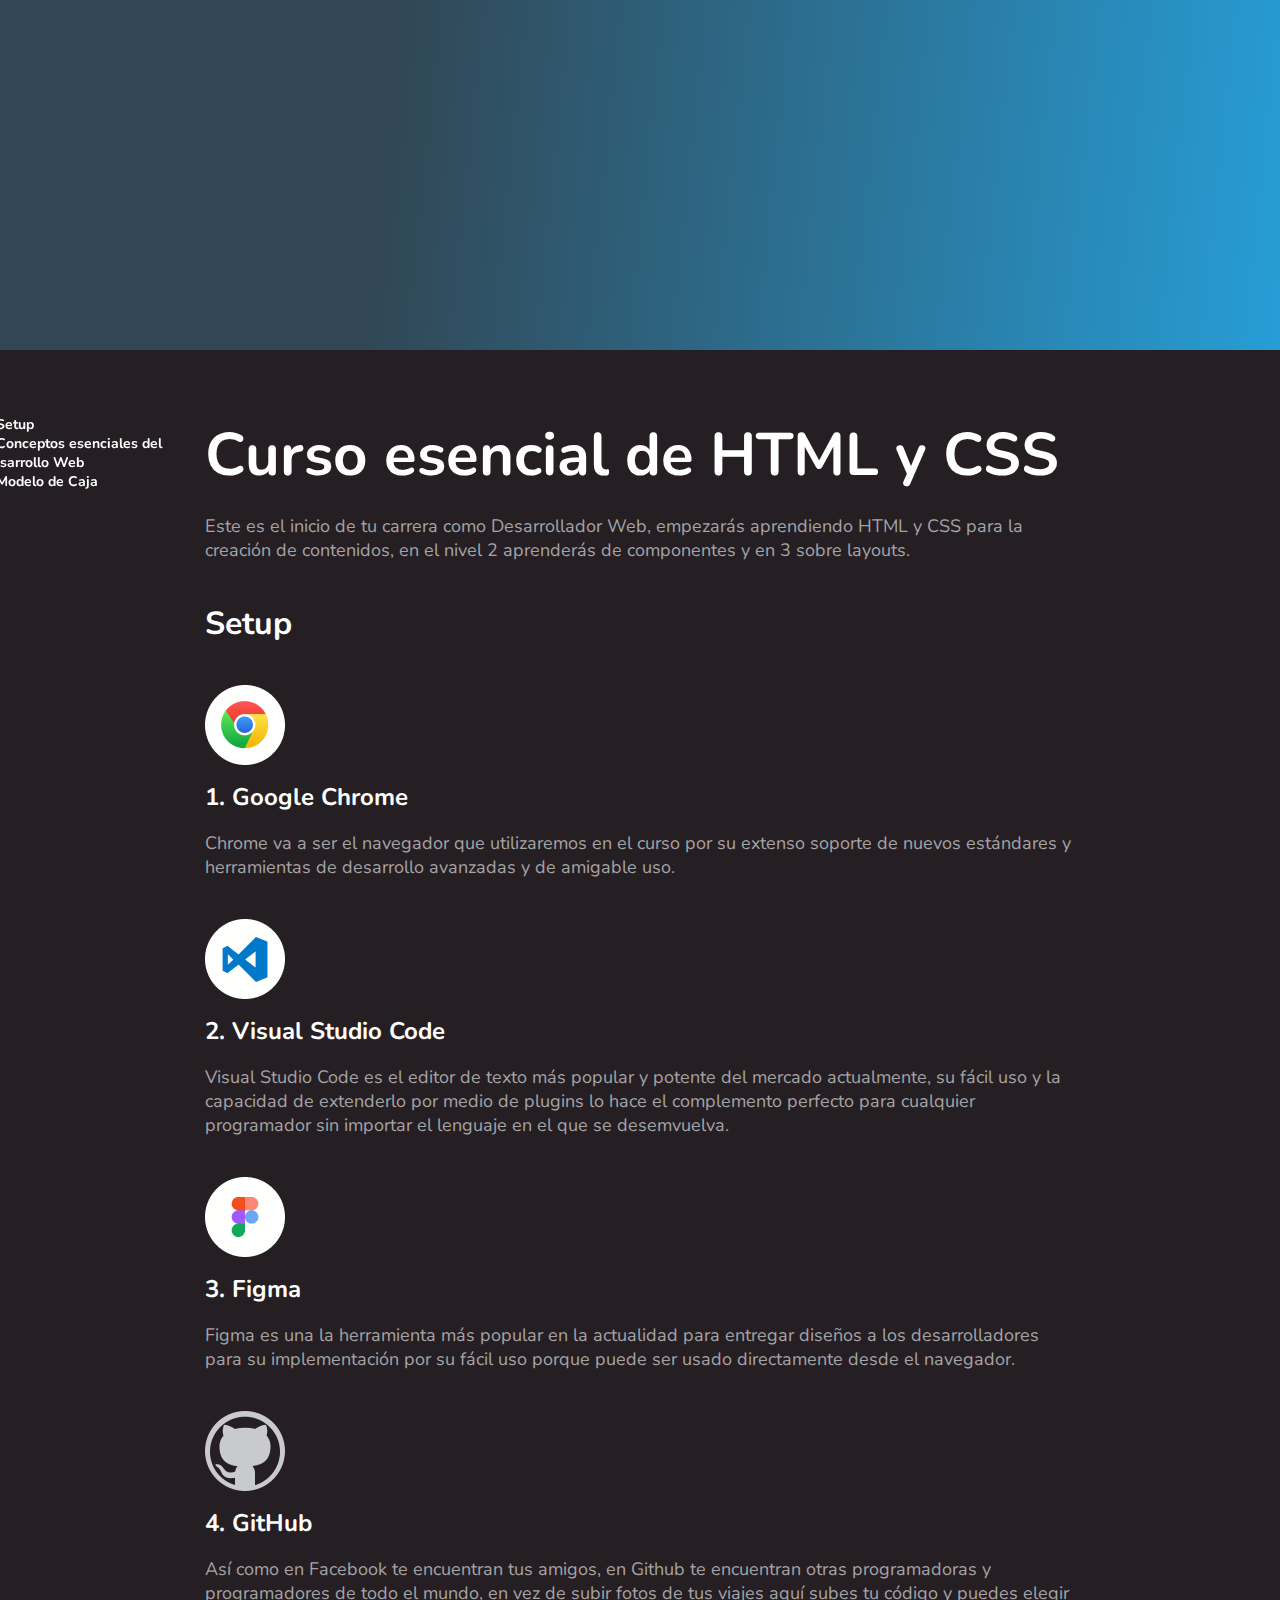
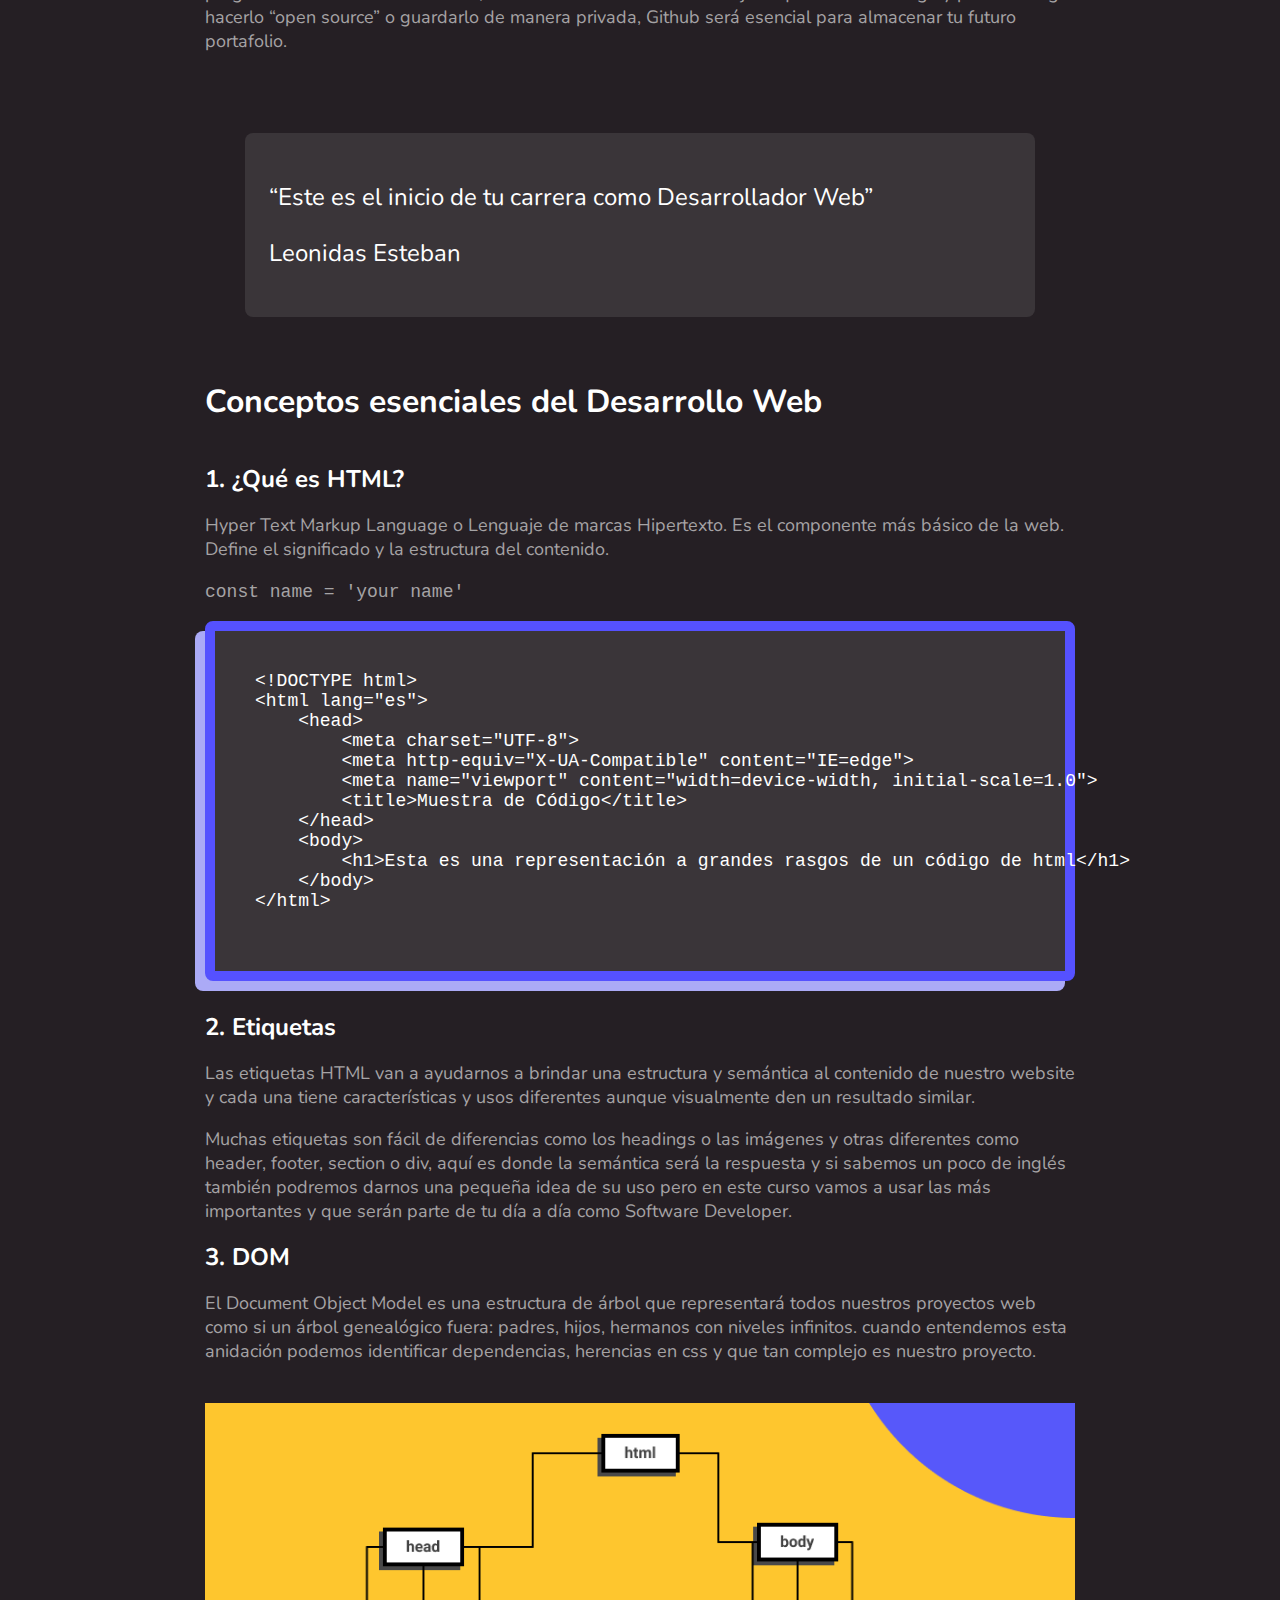
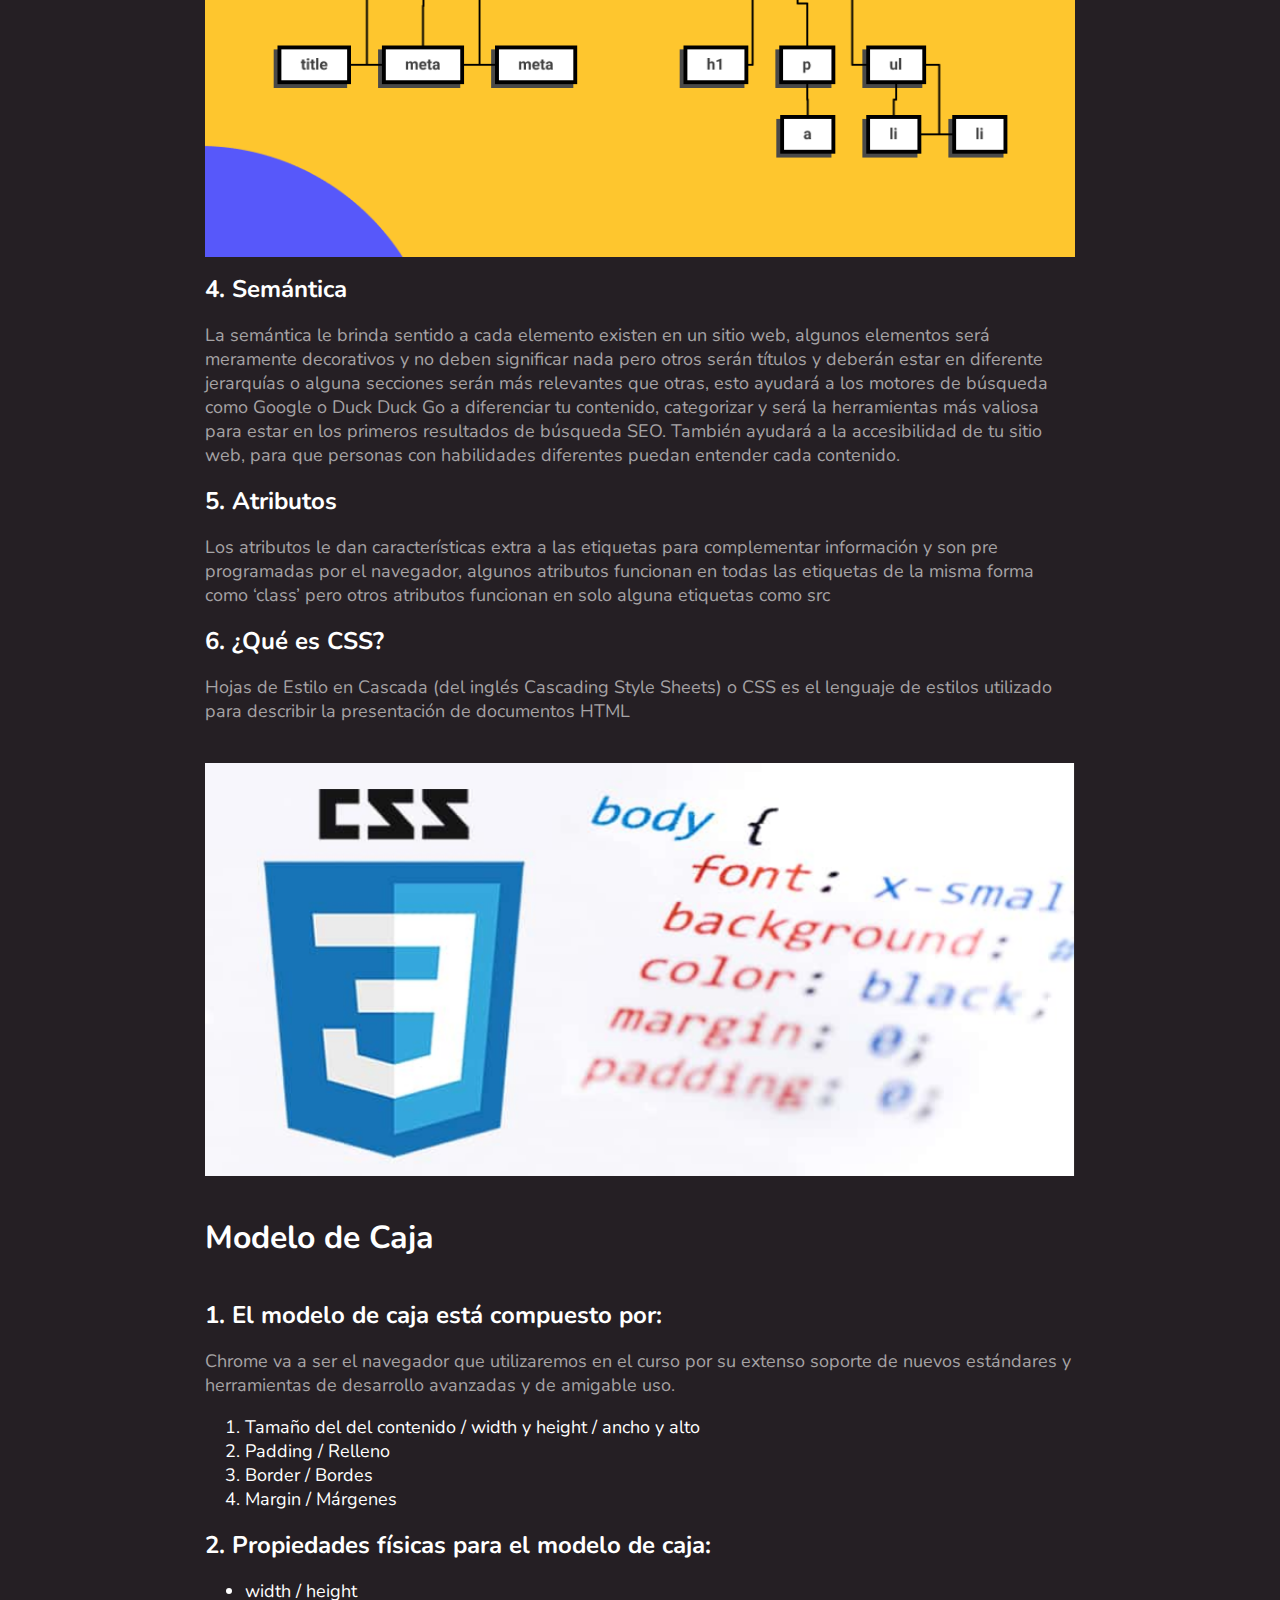
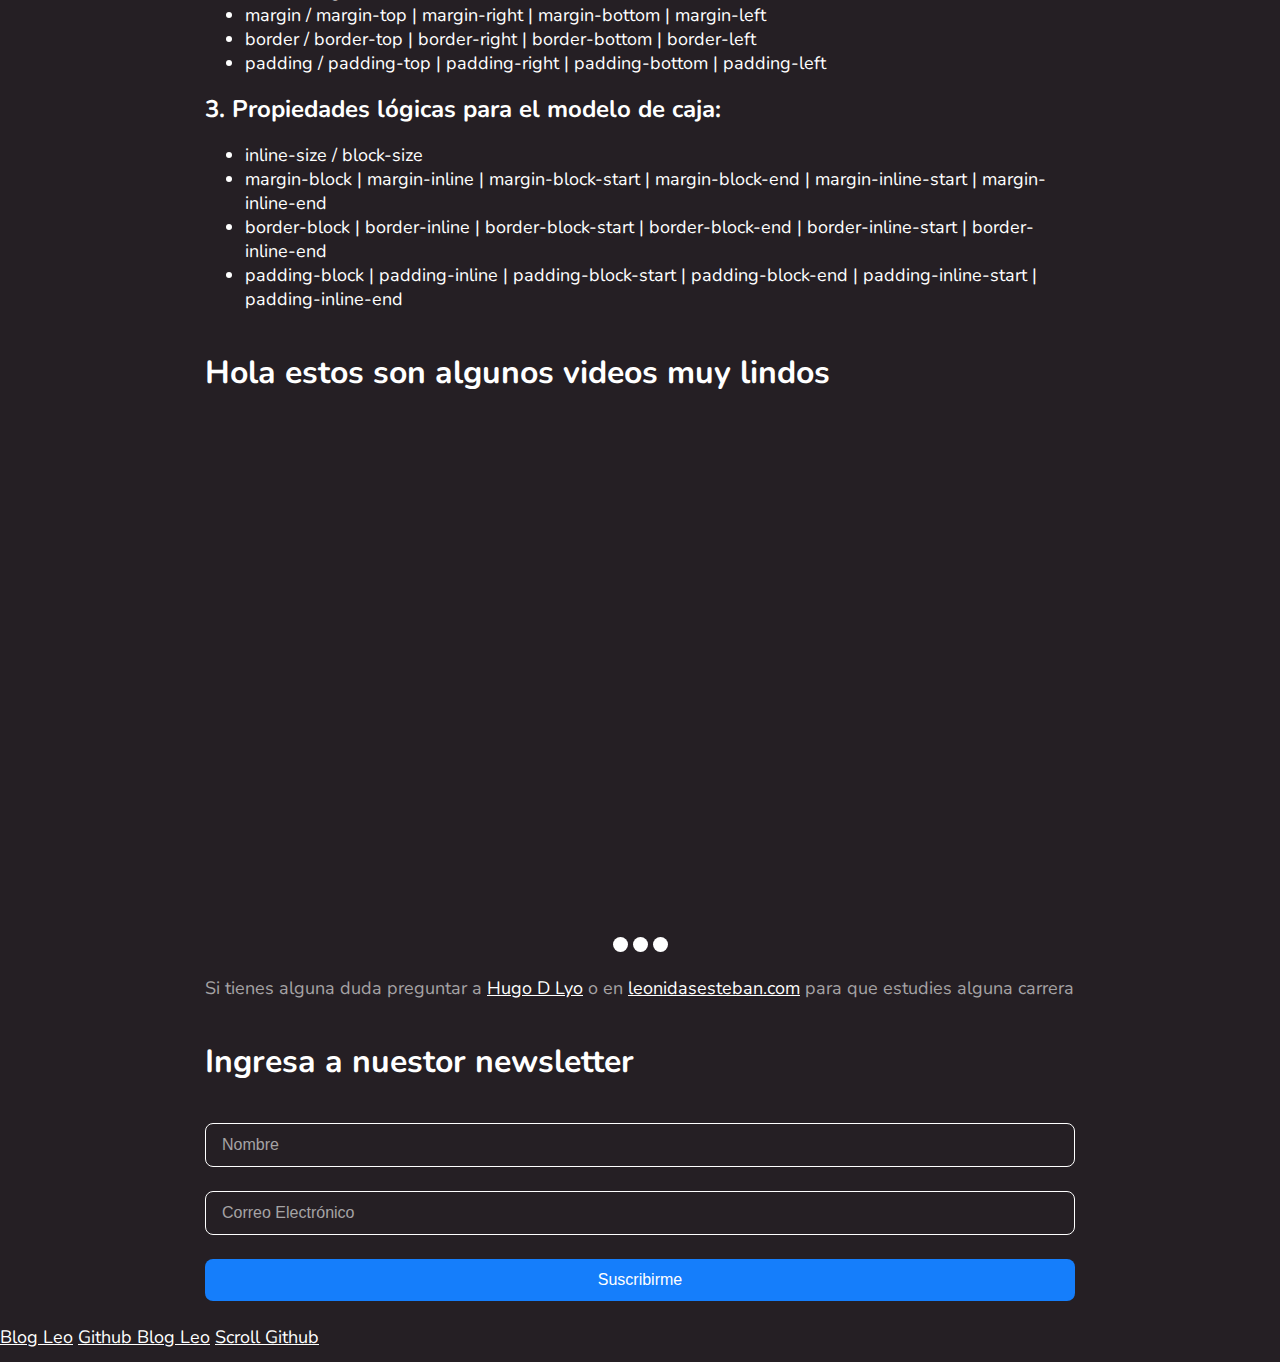
==== commit 83dba2dd: "Se crea y se estiliza el Formulario" ====
--- a/index.html
+++ b/index.html
@@ -160,11 +160,20 @@
                     </div><!--.slider-->
                 </section>
                 <p>Si tienes alguna duda preguntar a <a href="mailto:fl.hugodlyo@gmail.com">Hugo D Lyo</a> o en <a href="#">leonidasesteban.com</a> para que estudies alguna carrera</p>
+                <section class="section-content">
+                    <h2>Ingresa a nuestor newsletter</h2>
+                    <form action="#" class="form">
+                        <input type="text" required placeholder="Nombre">
+                        <input type="email" required placeholder="Correo Electrónico">
+                        <input type="submit" value="Suscribirme">
+                    </form>
+                </section>
             </div><!--.main-content-->
         </div><!--.wrapper-->
     </main>
 
     <a href="https://leonidasesteban.github.io/curso-esencial-html-css/#github" target="_black">Blog Leo</a>
-    <a href="https://github.com/LeonidasEsteban/curso-esencial-html-css" target="_black">github blog leo</a>
+    <a href="https://github.com/LeonidasEsteban/curso-esencial-html-css" target="_black">Github Blog Leo</a>
+    <a href="https://github.com/herwingx/nemium/blob/main/css/style-logical.css">Scroll Github</a>
 </body>
 </html>--- a/css/style_logical.css
+++ b/css/style_logical.css
@@ -211,4 +211,29 @@
     block-size: 15px;
     background-color: var(--white30);
     border-radius: 50%;
+}
+
+.form input
+{
+    inline-size: 100%;
+    border: 1px solid var(--white30);
+    background-color: #251f24;
+    box-sizing: border-box;
+    border-radius: 8px;
+    padding-inline: 16px;
+    padding-block: 12px;
+    color: var(--white30);
+    font-size: 16px;
+    margin-block-end: 24px;
+}
+
+.form input[type="submit"] 
+{
+    background-color: #157efb;
+    border: none;
+}
+
+.form input::-webkit-input-placeholder
+{
+    color: var(--white20);
 }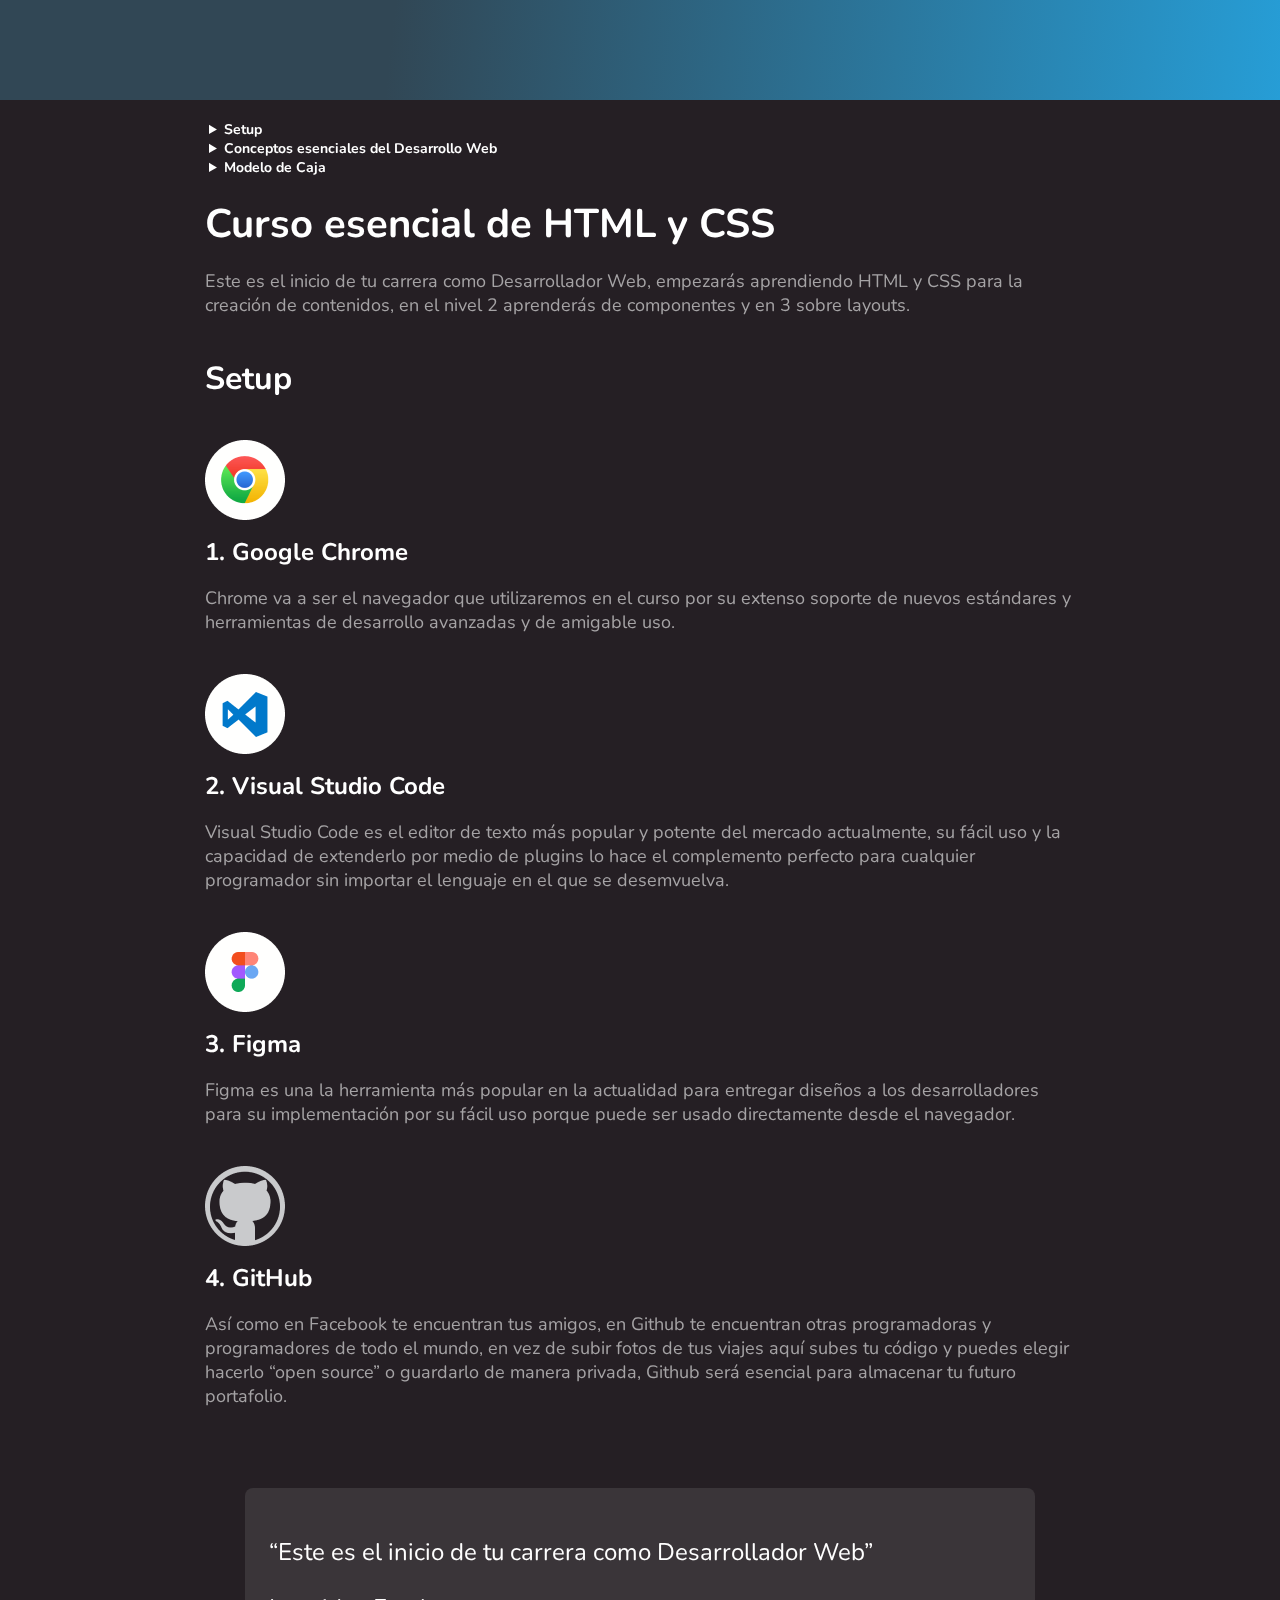
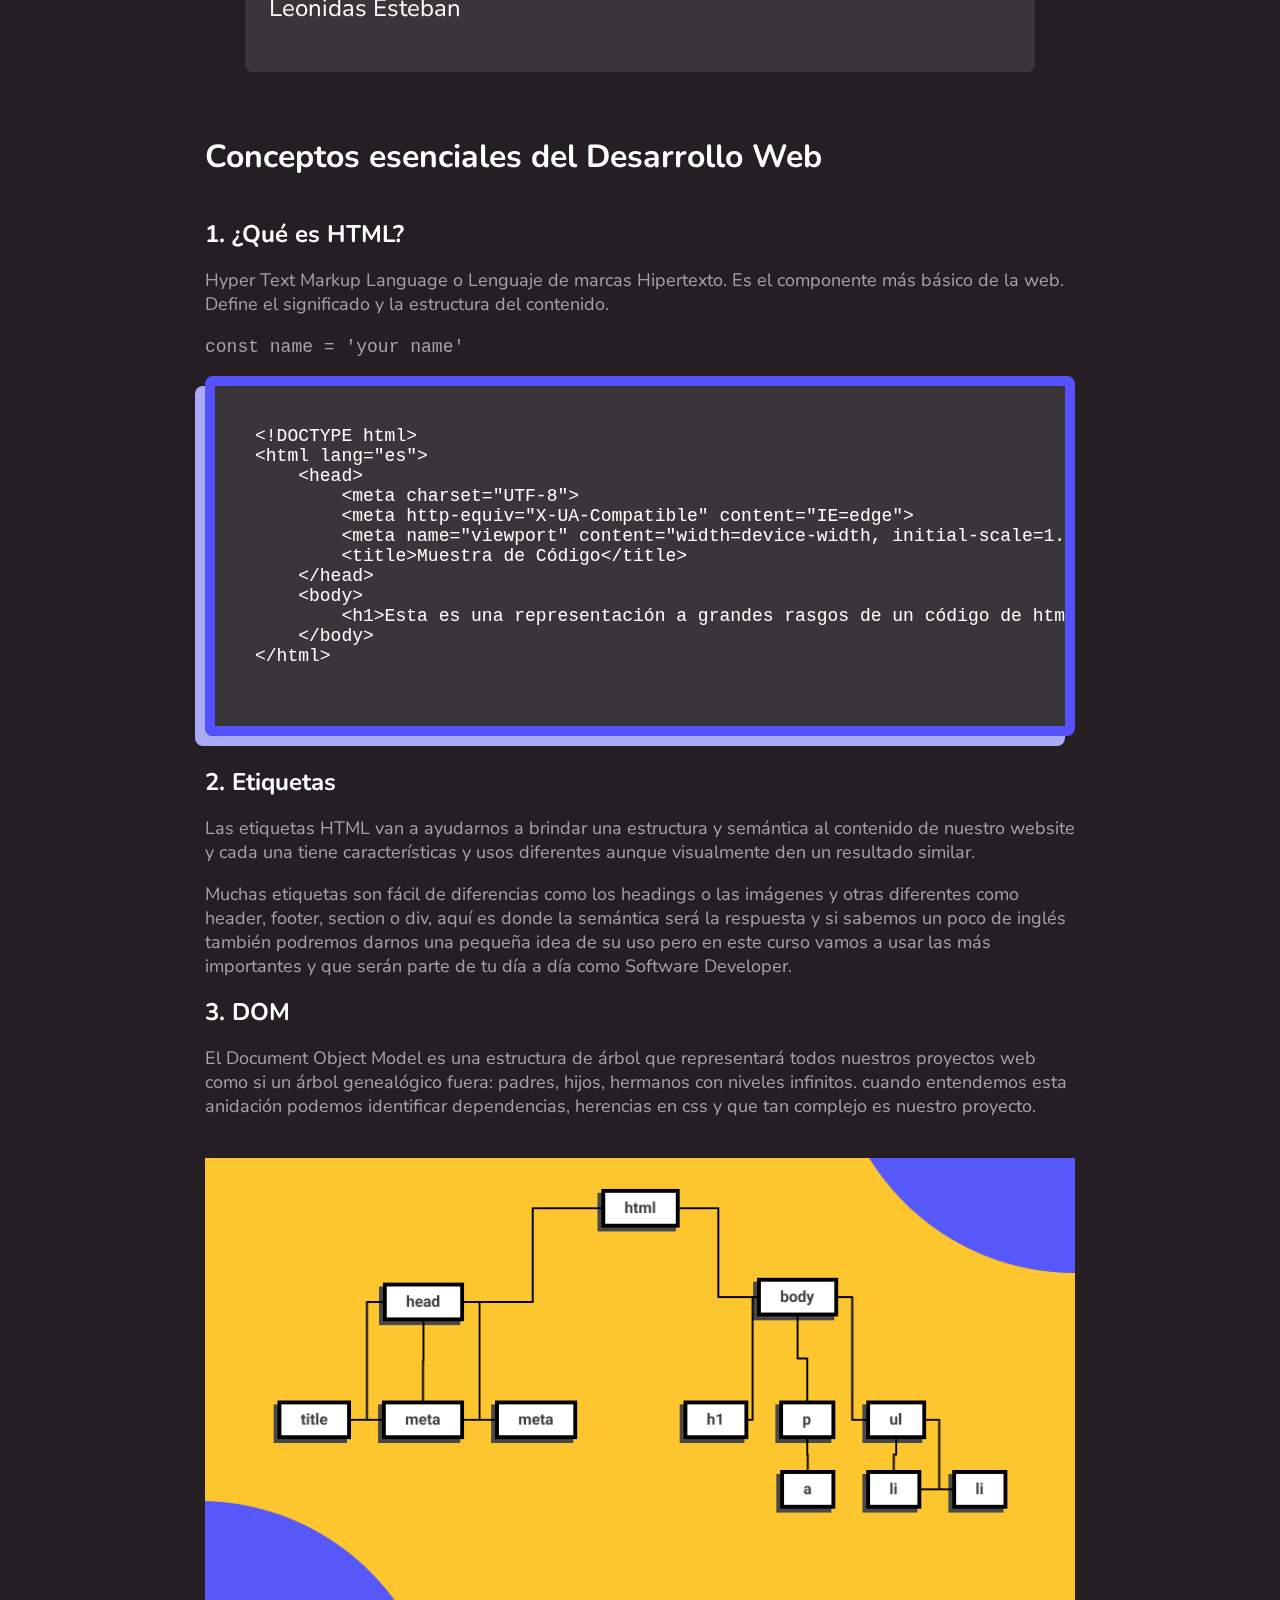
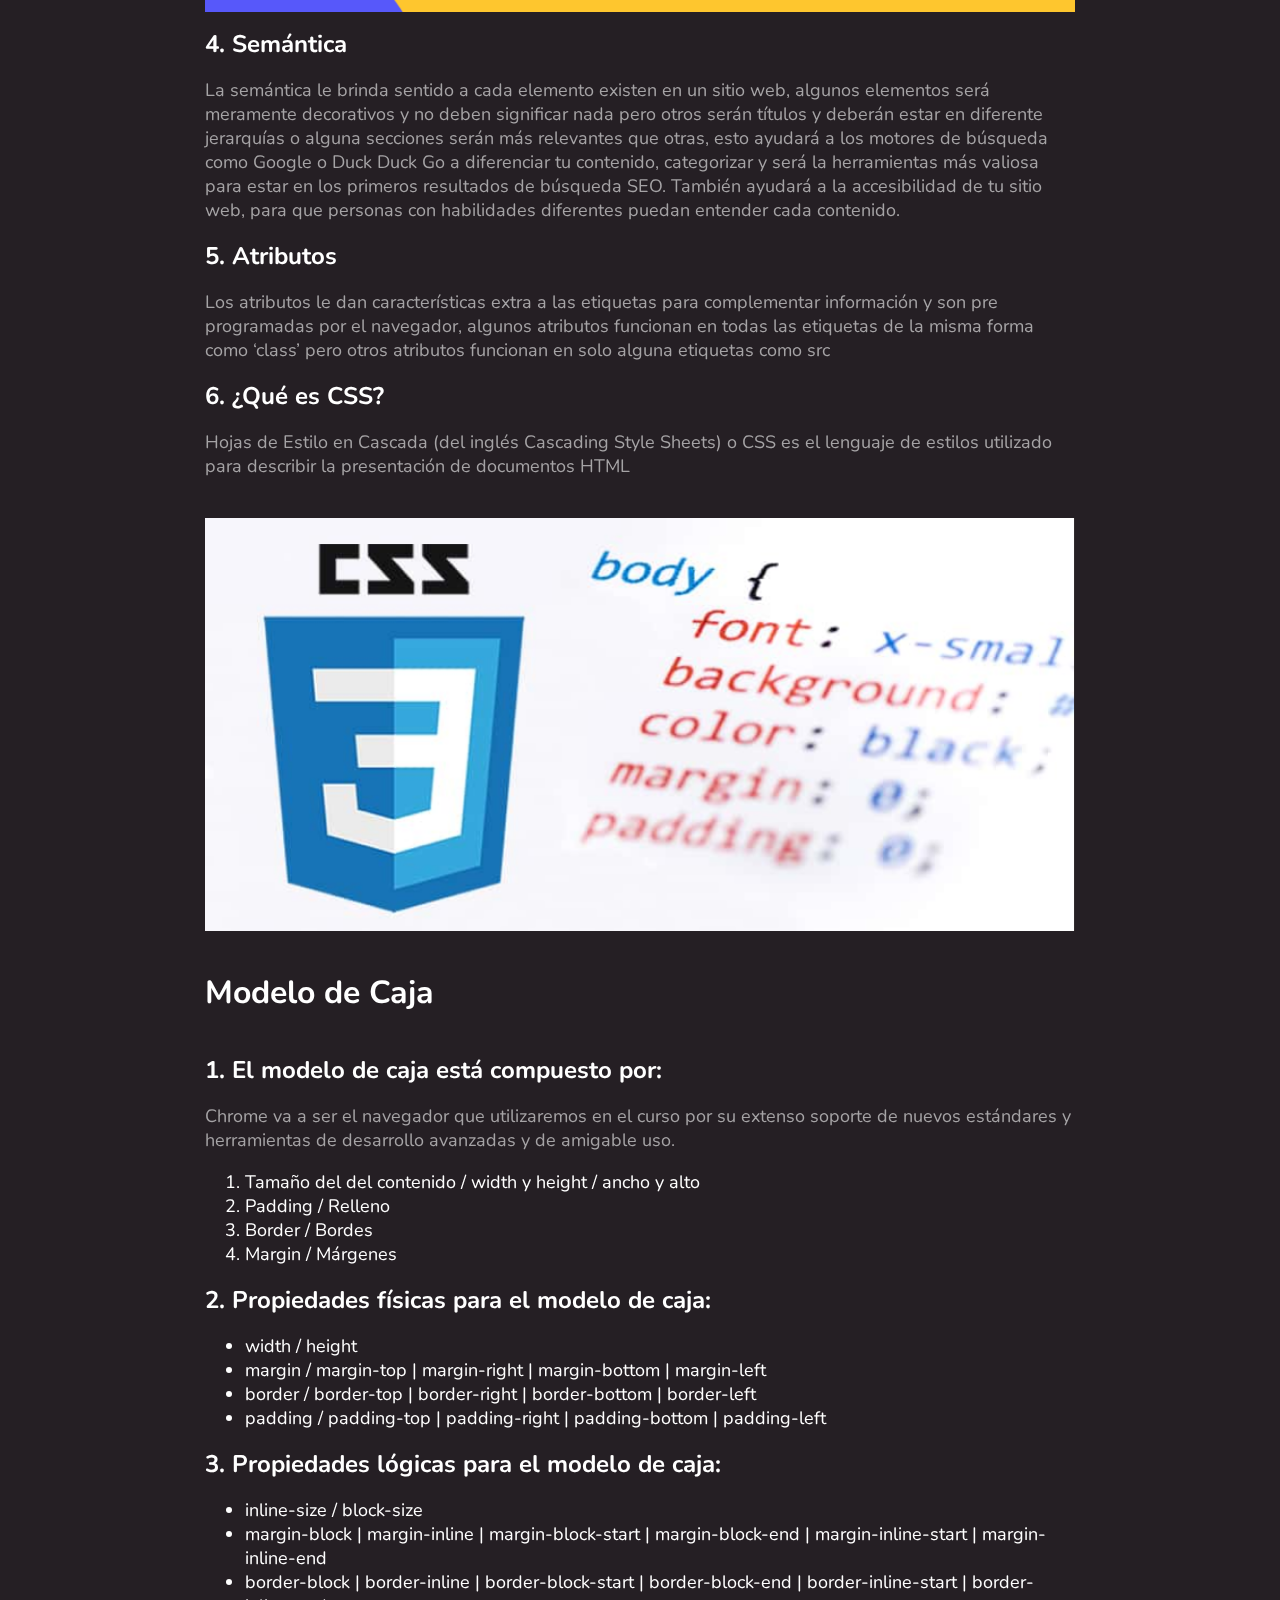
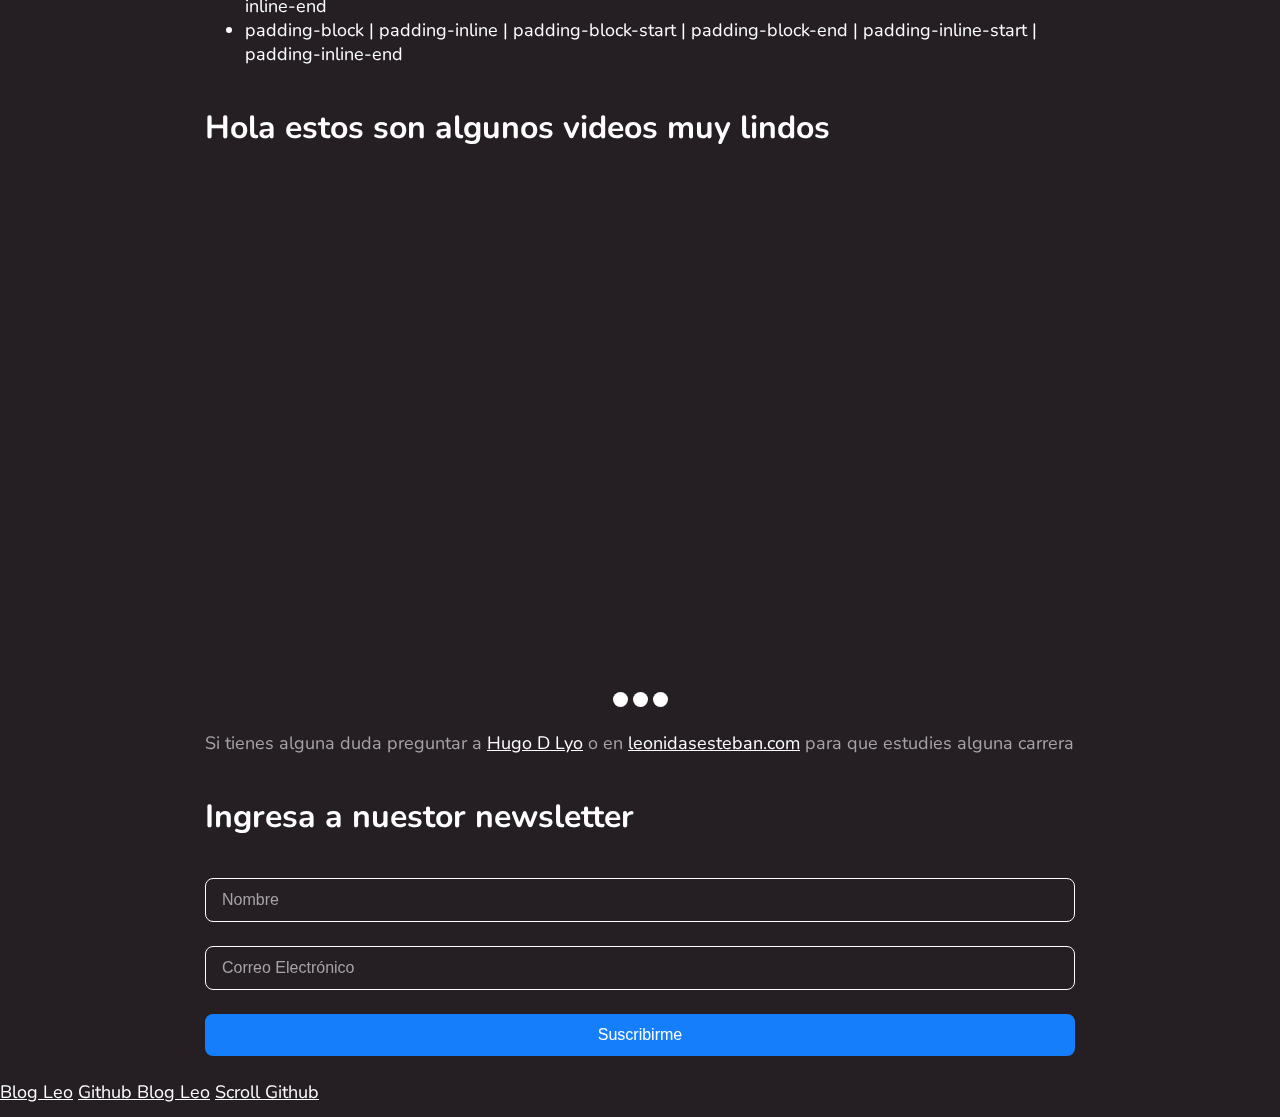
==== commit a2efd7a4: "Agregamos las etiquetas para Open Graph" ====
--- a/index.html
+++ b/index.html
@@ -4,6 +4,11 @@
     <meta charset="UTF-8">
     <meta http-equiv="X-UA-Compatible" content="IE=edge">
     <meta name="viewport" content="width=device-width, initial-scale=1.0">
+    <meta property="og:title" content="Mi proyecto del Curso esencial de HTML y CSS">
+    <meta property="og:type" content="website>
+    <meta property="og:description" content="Todo lo que necesitas saber en tu día a día como Frontend">
+    <meta property="og:url" content="https://hugodlyo.github.io/proyecto_blog/">
+    <meta property="og:image" content="https://hugodlyo.github.io/proyecto_blog/images/dom.png">
     <link rel="stylesheet" href="css/style_logical.css">
     <title>Blog Hugo D Lyo</title>
 </head>
--- a/css/style_logical.css
+++ b/css/style_logical.css
@@ -38,32 +38,16 @@
     border-color: rgba(97, 97, 97, 0.2);
 }
 
-.header
-{
-    position: sticky;
-    inset-block-start: -45px;
-}
-
 .header-content
 {
-    position: relative;
-    inset-block-start: 65px;
+    padding-inline: 20px;
 }
 
 header
 {
     font-size: 14px;
     color: var(--white30);
-    position: absolute;
-    inset-block-start: 0;
-    inset-inline-start: -208px;
-    width: 188px;
-
-
-    /* inset-block-start:; TOP
-    inset-block-end:; BOTTOM
-    inset-inline-start:; LEFT
-    inset-inline-end:; RIGHT */
+    margin-block-start: 20px;
 }
 
 header li 
@@ -100,8 +84,8 @@
 
 h1
 {
-    font-size: 60px; /*3.75em*/
-    margin-block-start: 64px;
+    font-size: 40px; /*3.75em*/
+    margin-block-start: 20px;
     margin-block-end: 16px;
 }
 
@@ -161,7 +145,7 @@
     background-color: var(--white10);
     padding-inline: 40px;
     padding-block: 40px;
-    /* overflow: auto; */
+    overflow: auto;
     border-radius: 8px;
     border: 10px solid #5551ff;
     box-shadow: -10px 10px 0 0 #abaaf6;
@@ -171,7 +155,7 @@
 .hero
 {
     background-image: linear-gradient(96.07deg, #314755 30.63%, #26A0DA 102.18%);
-    height: 350px;
+    block-size: 100px;
 }
 
 .wrapper
@@ -236,4 +220,41 @@
 .form input::-webkit-input-placeholder
 {
     color: var(--white20);
+}
+
+@media screen and (min-width: 1366px) {
+    .header {
+        position: sticky;
+        inset-block-start: -45px;
+    }
+
+    .header-content {
+        position: relative;
+        inset-block-start: 65px;
+        padding-inline: 0;
+    }
+
+    header {
+        font-size: 14px;
+        color: var(--white30);
+        position: absolute;
+        inset-block-start: 0;
+        inset-inline-start: -208px;
+        width: 188px;
+
+
+        /* inset-block-start:; TOP
+        inset-block-end:; BOTTOM
+        inset-inline-start:; LEFT
+        inset-inline-end:; RIGHT */
+    }
+
+    h1 {
+        font-size: 60px;
+        margin-block-start: 64px;
+    }
+
+    .hero {
+        block-size: 350px;
+    }
 }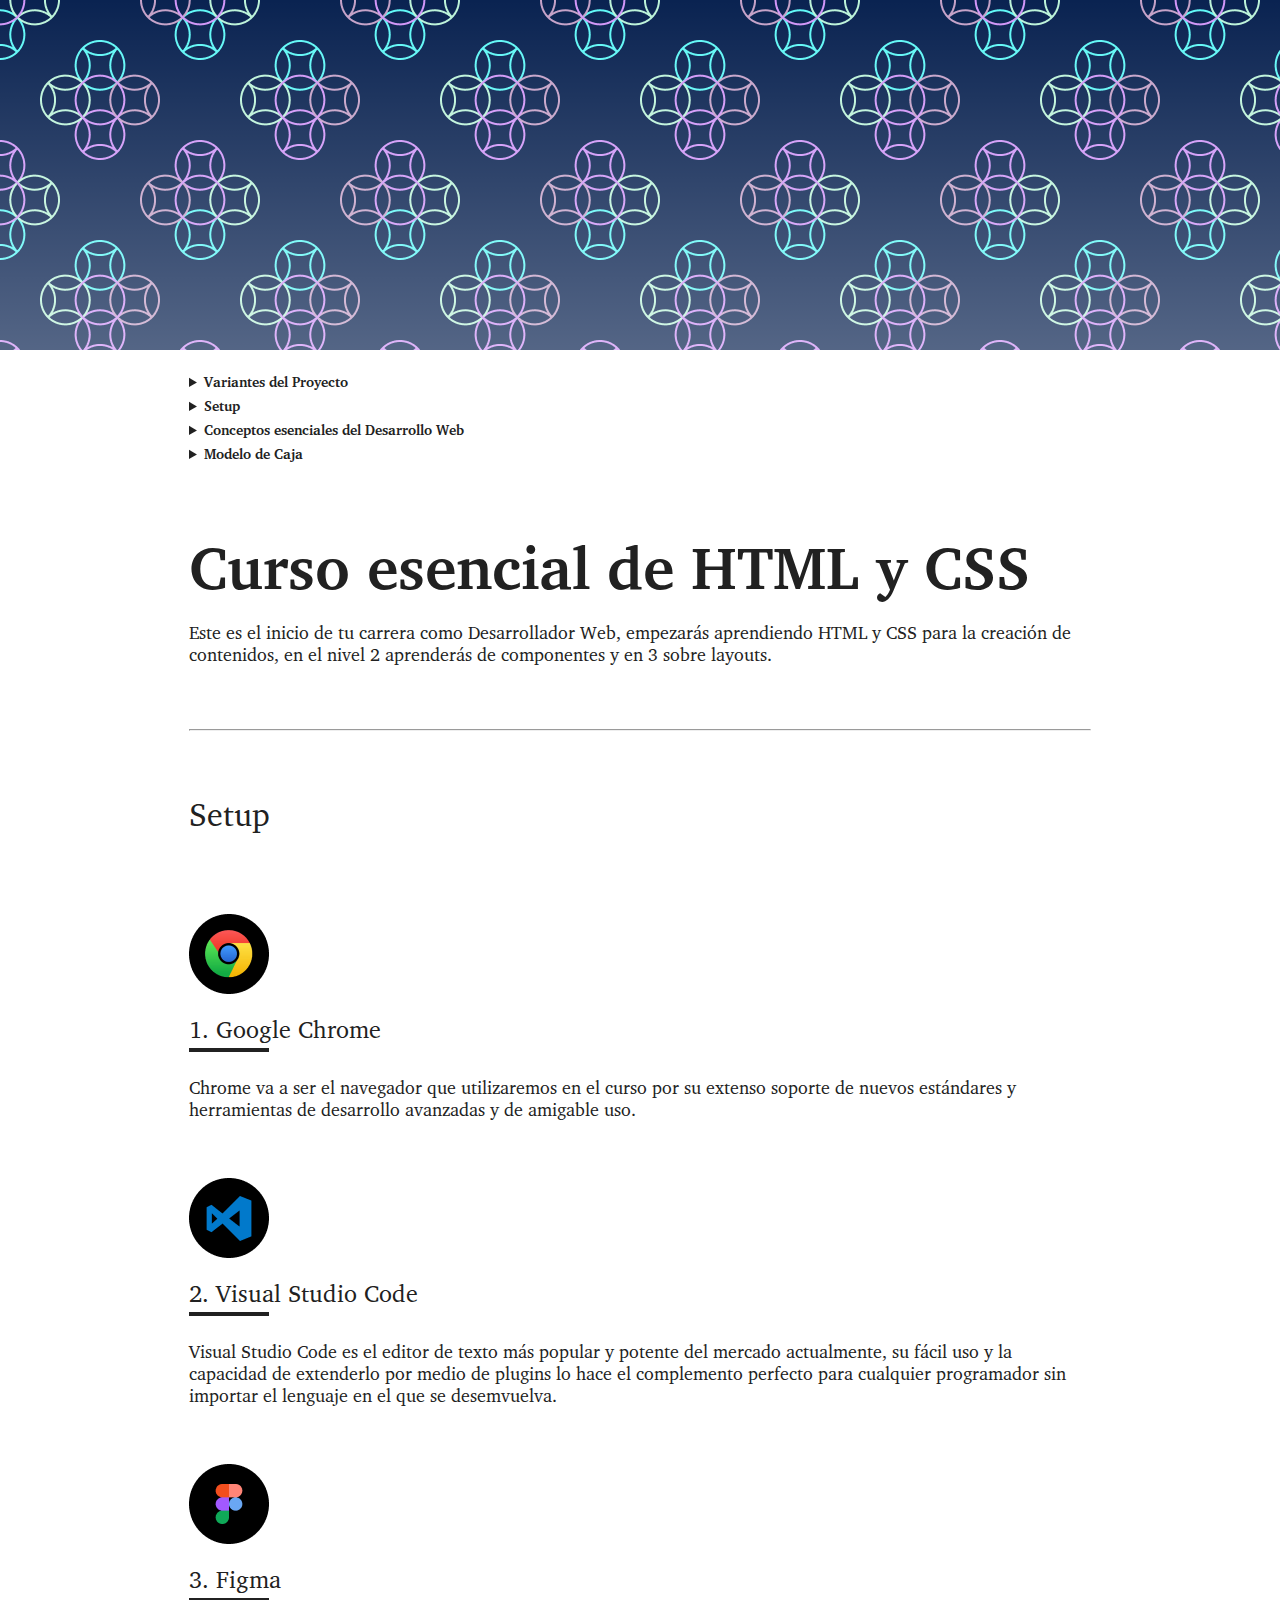
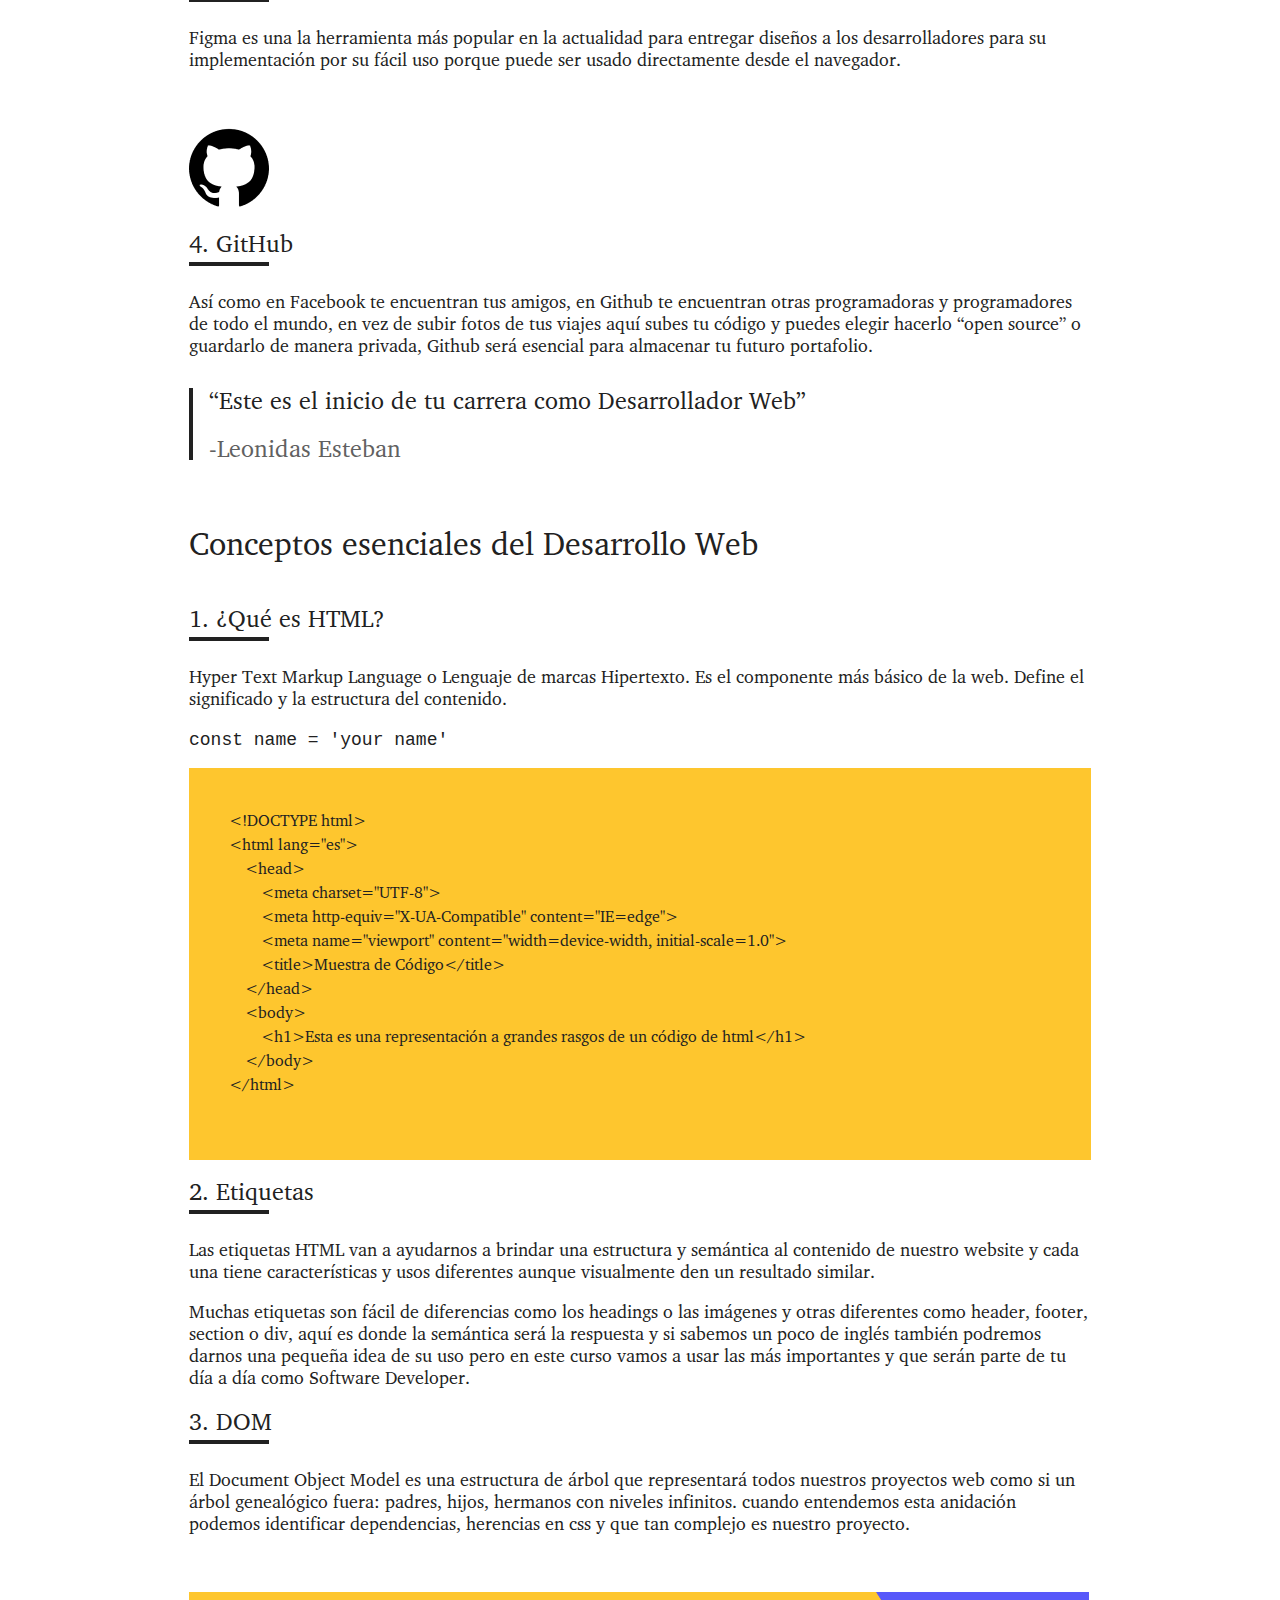
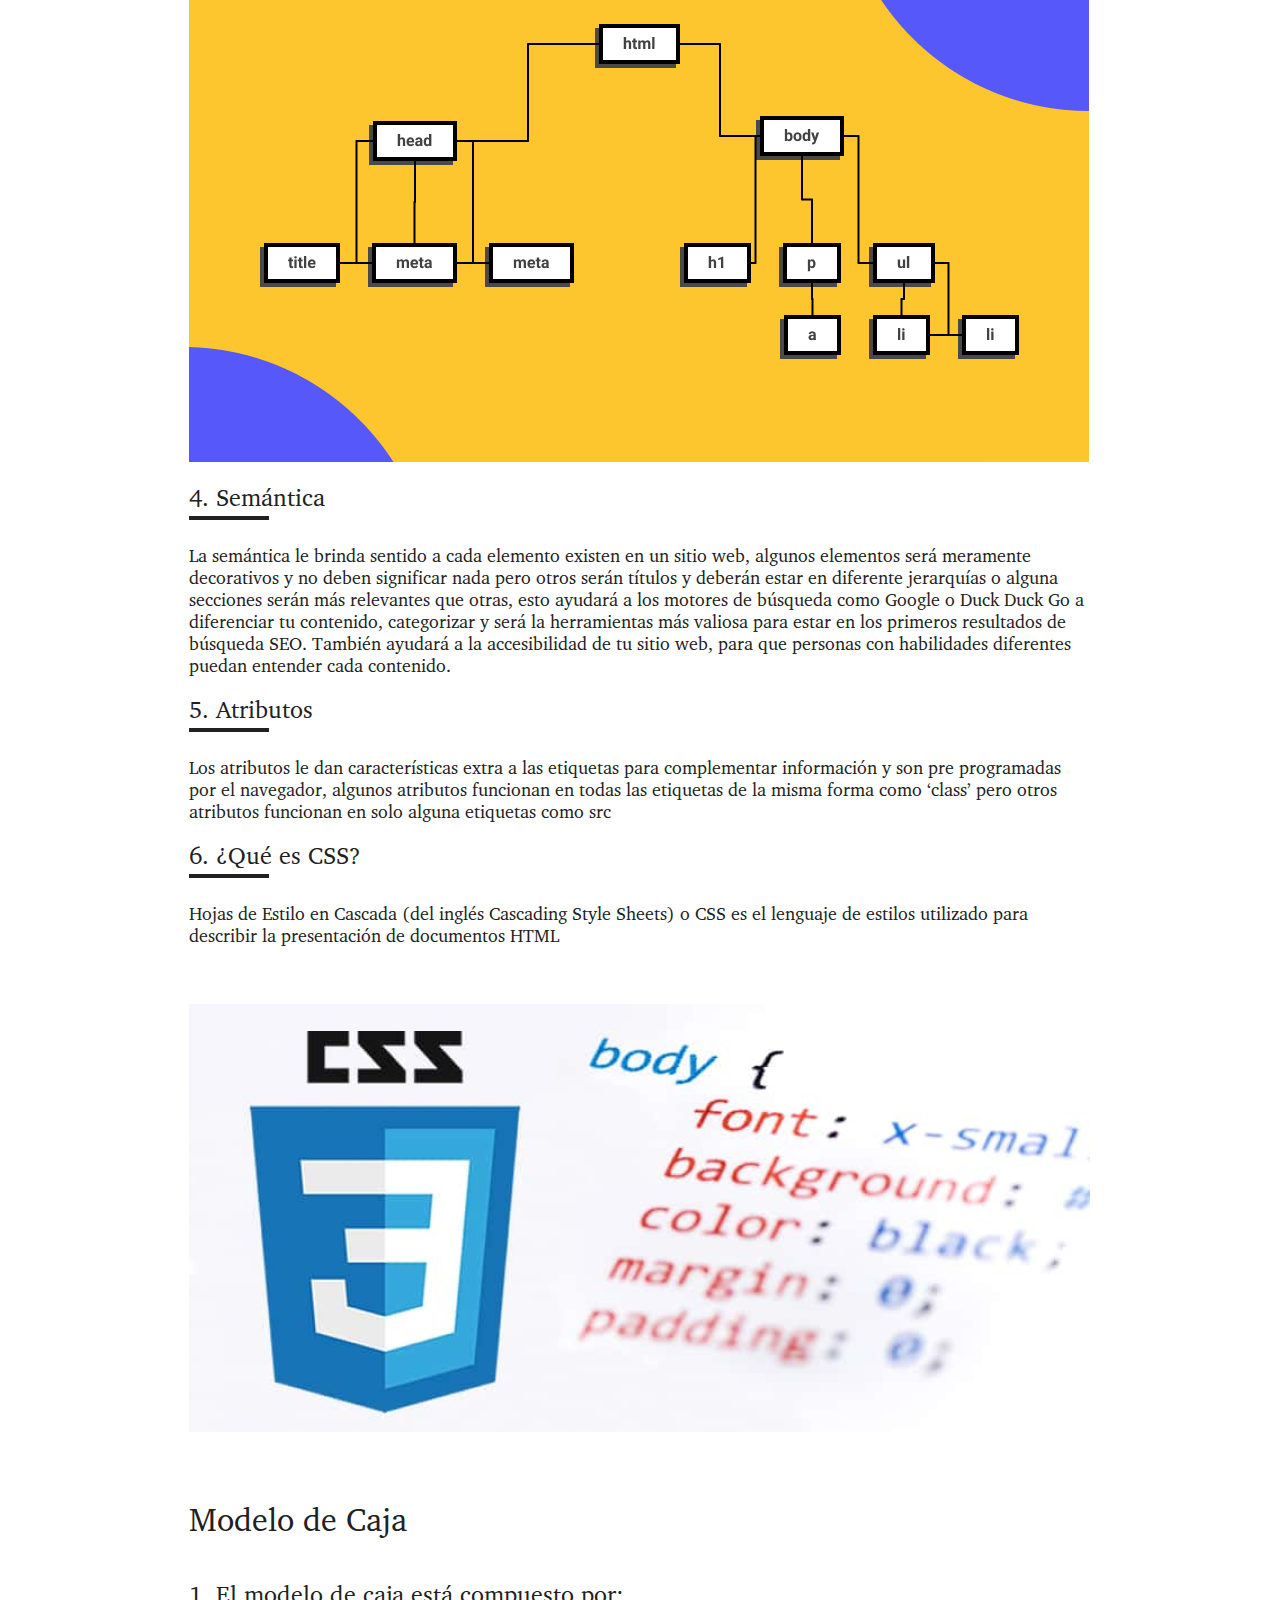
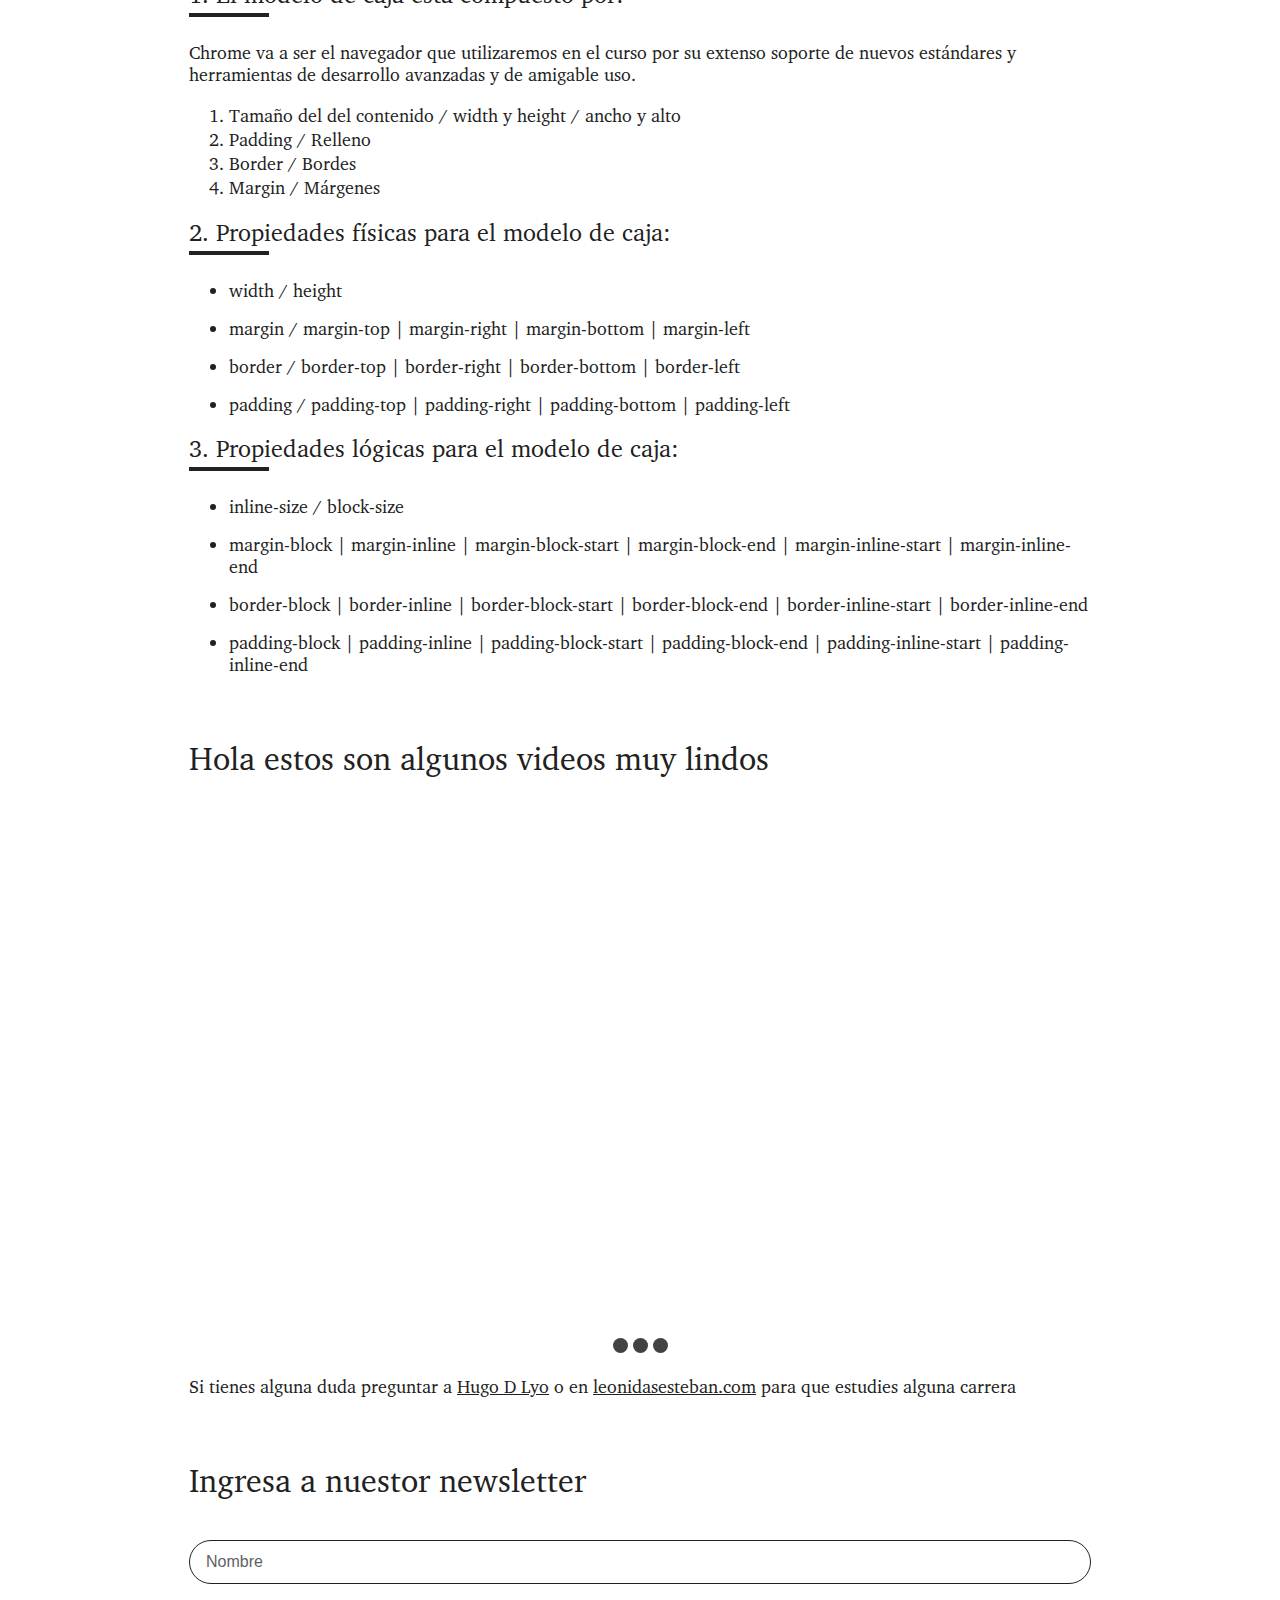
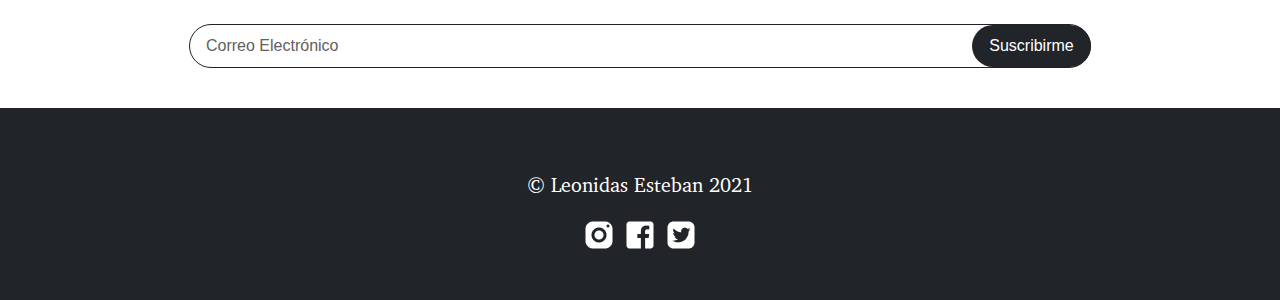
==== commit de10def7: "Termino del Proyecto" ====
--- a/index.html
+++ b/index.html
@@ -5,12 +5,31 @@
     <meta http-equiv="X-UA-Compatible" content="IE=edge">
     <meta name="viewport" content="width=device-width, initial-scale=1.0">
     <meta property="og:title" content="Mi proyecto del Curso esencial de HTML y CSS">
-    <meta property="og:type" content="website>
-    <meta property="og:description" content="Todo lo que necesitas saber en tu día a día como Frontend">
+    <meta property="og:type" content="website">
+    <meta property="og:description" content="Todo lo que necesitas saber en tu día a día como Frontend"/>
     <meta property="og:url" content="https://hugodlyo.github.io/proyecto_blog/">
     <meta property="og:image" content="https://hugodlyo.github.io/proyecto_blog/images/dom.png">
-    <link rel="stylesheet" href="css/style_logical.css">
-    <title>Blog Hugo D Lyo</title>
+
+    <link rel="apple-touch-icon" sizes="57x57" href="images/favicon/apple-icon-57x57.png">
+    <link rel="apple-touch-icon" sizes="60x60" href="images/favicon/apple-icon-60x60.png">
+    <link rel="apple-touch-icon" sizes="72x72" href="images/favicon/apple-icon-72x72.png">
+    <link rel="apple-touch-icon" sizes="76x76" href="images/favicon/apple-icon-76x76.png">
+    <link rel="apple-touch-icon" sizes="114x114" href="images/favicon/apple-icon-114x114.png">
+    <link rel="apple-touch-icon" sizes="120x120" href="images/favicon/apple-icon-120x120.png">
+    <link rel="apple-touch-icon" sizes="144x144" href="images/favicon/apple-icon-144x144.png">
+    <link rel="apple-touch-icon" sizes="152x152" href="images/favicon/apple-icon-152x152.png">
+    <link rel="apple-touch-icon" sizes="180x180" href="images/favicon/apple-icon-180x180.png">
+    <link rel="icon" type="image/png" sizes="192x192" href="images/favicon/android-icon-192x192.png">
+    <link rel="icon" type="image/png" sizes="32x32" href="images/favicon/favicon-32x32.png">
+    <link rel="icon" type="image/png" sizes="96x96" href="images/favicon/favicon-96x96.png">
+    <link rel="icon" type="image/png" sizes="16x16" href="images/favicon/favicon-16x16.png">
+    <link rel="manifest" href="images/favicon/manifest.json">
+    <meta name="msapplication-TileColor" content="#ffffff">
+    <meta name="msapplication-TileImage" content="images/favicon/ms-icon-144x144.png">
+    <meta name="theme-color" content="#ffffff">
+
+    <link rel="stylesheet" href="css/index.css">
+    <title>Nemium A</title>
 </head>
 <body>
     <div class="hero"></div>
@@ -19,6 +38,17 @@
             <div class="header-content">
                 <header>
                     <nav>
+                        <details>
+                            <summary>Variantes del Proyecto</summary>
+                            <ol>
+                                <li class="active"><a href="index.html">Nemiun A</a></li>
+                                <li><a href="nemiumb.html">Nemiun B</a></li>
+                                <li><a href="nemiumc.html">Nemiun C</a></li>
+                                <li><a href="nemiumd.html">Nemiun D</a></li>
+                                <li><a href="nemiume.html">Nemiun E</a></li>
+                                <li><a href="nemium_hdl.html">Nemiun HDL</a></li>
+                            </ol>
+                        </details>
                         <details>
                             <summary>Setup</summary>
                             <ol>
@@ -62,16 +92,16 @@
                 
                 <section class="section-content">
                     <h2>Setup</h2>
-                    <img src="images/light/google-chrome.png" alt="logo de google chrome" title="logo de google chrome">
+                    <img src="images/dark/google-chrome.png" alt="logo de google chrome" title="logo de google chrome">
                     <h3 id="chrome">Google Chrome</h3>
                     <p>Chrome va a ser el navegador que utilizaremos en el curso por su extenso soporte de nuevos estándares y herramientas de desarrollo avanzadas y de amigable uso.</p>
-                    <img src="images/light/visual-studio-code.png" alt="logo de vscode" title="logo de vscode">
+                    <img src="images/dark/visual-studio-code.png" alt="logo de vscode" title="logo de vscode">
                     <h3 id="vscode">Visual Studio Code</h3>
                     <p>Visual Studio Code es el editor de texto más popular y potente del mercado actualmente, su fácil uso y la capacidad de extenderlo por medio de plugins lo hace el complemento perfecto para cualquier programador sin importar el lenguaje en el que se desemvuelva.</p>
-                    <img src="images/light/figma.png" alt="logo de figma" title="logo de figma">
+                    <img src="images/dark/figma.png" alt="logo de figma" title="logo de figma">
                     <h3 id="figma">Figma</h3>
                     <p>Figma es una la herramienta más popular en la actualidad para entregar diseños a los desarrolladores para su implementación por su fácil uso porque puede ser usado directamente desde el navegador.</p>
-                    <img src="images/light/github.png" alt="logo de github" title="logo de github">
+                    <img src="images/dark/github.png" alt="logo de github" title="logo de github">
                     <h3 id="github">GitHub</h3>
                     <p>Así como en Facebook te encuentran tus amigos, en Github te encuentran otras programadoras y programadores de todo el mundo, en vez de subir fotos de tus viajes aquí subes tu código y puedes elegir hacerlo “open source” o guardarlo de manera privada, Github será esencial para almacenar tu futuro portafolio.</p>
                     <blockquote>
@@ -168,17 +198,34 @@
                 <section class="section-content">
                     <h2>Ingresa a nuestor newsletter</h2>
                     <form action="#" class="form">
-                        <input type="text" required placeholder="Nombre">
-                        <input type="email" required placeholder="Correo Electrónico">
-                        <input type="submit" value="Suscribirme">
+                        <div class="label">
+                            <input type="text" required placeholder="Nombre">
+                            <input type="email" required placeholder="Correo Electrónico">
+                            <div class="enviar">
+                                <input type="submit" value="Suscribirme">
+                            </div>
+                        </div>
                     </form>
                 </section>
             </div><!--.main-content-->
         </div><!--.wrapper-->
     </main>
 
-    <a href="https://leonidasesteban.github.io/curso-esencial-html-css/#github" target="_black">Blog Leo</a>
-    <a href="https://github.com/LeonidasEsteban/curso-esencial-html-css" target="_black">Github Blog Leo</a>
-    <a href="https://github.com/herwingx/nemium/blob/main/css/style-logical.css">Scroll Github</a>
+    <div class="footer">
+        <div class="wrapper">
+            <div class="footer-content">
+                <footer>
+                    <p><a href="#">© Leonidas Esteban 2021</a></p>
+                    <div class="social">
+                        <img src="images/light/instagram.png" alt="logo de instagram" title="logo de instagram">
+                        <img src="images/light/facebook.png" alt="logo de facebook" title="logo de facebook">
+                        <img src="images/light/twitter.png" alt="logo de twitter" title="logo de twitter">
+                    </div>
+                </footer>
+            </div>
+        </div>
+    </div>
+    
+    <script src="js/menu.js"></script>
 </body>
 </html>--- a/css/index.css
+++ b/css/index.css
@@ -0,0 +1,384 @@
+@font-face
+{
+    font-family: charter;
+    src: url('../fonts/charter-regular.otf');
+    font-style: normal;
+    font-weight: 400;
+}
+
+@font-face
+{
+    font-family: charter;
+    src: url('../fonts/charter-italic.otf');
+    font-style: italic;
+    font-weight: 400;
+}
+
+@font-face
+{
+    font-family: charter;
+    src: url('../fonts/charter-bold.otf');
+    font-style: normal;
+    font-weight: 700;
+}
+
+@font-face
+{
+    font-family: charter;
+    src: url('../fonts/charter-bold-italic.otf');
+    font-style: italic;
+    font-weight: 700;
+}
+
+:root
+{
+    font-size: 18px;
+    --gray30: #212121;
+    --gray20: #212429;
+    --gray10: #616161;
+    --fontFamily: charter
+}
+
+html
+{
+    scroll-behavior: smooth;
+}
+
+body
+{
+    color: var(--gray30);
+    font-family: var(--fontFamily);
+    margin: 0;
+}
+
+a
+{
+    color: var(--gray30);
+}
+
+.header
+{
+    padding-inline: 20px;
+}
+
+header
+{
+    font-size: 14px;
+    color: var(--title);
+    margin-block-start: 20px;
+}
+
+header li
+{
+    color: var(--text);
+    margin-block-end: 16px;
+}
+
+header a
+{
+    color: var(--gray10);
+    text-decoration: none;
+}
+
+header a:hover
+{
+    color: var(--gray30);
+}
+
+nav details summary
+{
+    font-weight: bold;
+    line-height: 24px;
+}
+
+h1
+{
+    font-size: 60px; /*3.75em*/
+    margin-top: 64px;
+    margin-bottom: 16px;
+}
+
+hr
+{
+    margin: 64px 0;
+}
+
+h2
+{
+    font-size: 32px; /*2em*/
+    margin: 64px 0 40px;
+    font-weight: normal;
+}
+
+.section-content
+{
+    counter-reset: titleList;
+    margin-top: 64px;
+}
+
+.section-content:first-of-type
+{
+    margin: 0;
+}
+
+.section-content + hr
+{
+    display: none;
+}
+
+h3
+{
+    font-size: 24px; /*1.5em*/
+    margin-top: 16px;
+    margin-bottom: 24px;
+    font-weight: normal;
+}
+
+.section-content img
+{
+    margin-top: 40px;
+    max-width: 100%;
+}
+
+.section-content h3
+{
+    counter-increment: titleList;
+    position: relative;
+    padding-bottom: 8px;
+}
+
+.section-content h3::before
+{
+    content: counter(titleList) ". ";
+}
+
+.section-content h3::after
+{
+    content: '';
+    width: 80px;
+    height: 4px;
+    background: var(--gray30);
+    display: inline-block;
+    position: absolute;
+    left: 0;
+    bottom: 0;
+}
+
+.section-content ol li
+{
+    line-height: 24px;
+}
+
+.section-content ul li
+{
+    margin-bottom: 16px;
+}
+
+blockquote
+{
+    font-size: 24px;
+    margin: 32px 0;
+    padding-left: 16px;
+    border-left: 4px solid var(--gray30);
+    line-height: 24px;
+    font-family: var(--fontFamily);
+}
+
+blockquote span
+{
+    color: var(--gray10);
+}
+
+blockquote span::before
+{
+    content: '-';
+}
+
+pre
+{
+    background: #fec62e;
+    padding: 40px;
+    font-family: var(--fontFamily);
+    line-height: 24px;
+    overflow: auto;
+    font-size: 16px;
+}
+
+.hero
+{
+    background: linear-gradient(to top, rgba(255,255,255,.3), transparent), url(../images/pattern.png);
+    height: 350px;
+}
+
+.wrapper
+{
+    width: 902px;
+    margin: auto;
+}
+
+.slaider-container
+{
+    display: block;
+    overflow: auto;
+    scroll-behavior: smooth;
+    white-space: nowrap;
+    font-size: 0;
+}
+
+.video
+{
+    margin: 0;
+    display: inline-block;
+    width: 100%;
+    height: auto;
+    aspect-ratio: 16/9;
+}
+
+.slider-bullet-list
+{
+    text-align: center;
+    margin-block-start: 10px;
+}
+
+.slider-bullet
+{
+    display: inline-block;
+    width: 15px;
+    height: 15px;
+    background-color: #424242;
+    border-radius: 50%;
+}
+
+.label
+{
+    display: flex;
+    flex-direction: column;
+    gap: 16px;
+}
+
+.label
+{
+    position: relative;
+}
+
+.enviar
+{
+    position: absolute;
+    bottom: 1px;
+    right: 0;
+}
+
+.label input,
+.enviar input
+{
+    inline-size: 100%;
+    border: 1px solid var(--gray30);
+    /* background-color: var(--body); */
+    box-sizing: border-box;
+    border-radius: 90px;
+    padding-inline: 16px;
+    padding-block: 12px;
+    color: var(--cita);
+    font-size: 16px;
+    margin-block-end: 24px;
+    width: 100%;
+}
+
+.enviar input[type="submit"] 
+{
+    background-color: var(--gray20);
+    color: #fff;
+    width: 119px;
+    border: none;
+}
+
+.form input::-webkit-input-placeholder
+{
+    color: var(--gray10);
+}
+
+.footer
+{
+    background-color: var(--gray20);
+    text-align: center;
+}
+
+.footer p, 
+.footer a
+{
+    color: #fff;
+    text-decoration: none;
+}
+
+.footer p
+{
+    font-size: 20px;
+}
+
+footer
+{
+    padding-block: 44px;
+    margin-block-start: 16px;
+}
+
+@media screen and (min-width: 1366px) {
+    .header {
+        position: sticky;
+        inset-block-start: -45px;
+    }
+
+    .header-content {
+        position: relative;
+        inset-block-start: 65px;
+        padding-inline: 0;
+    }
+
+    header {
+        font-size: 14px;
+        color: var(--title);
+        position: absolute;
+        inset-block-start: 0;
+        inset-inline-start: -208px;
+        width: 188px;
+
+
+        /* inset-block-start:; TOP
+        inset-block-end:; BOTTOM
+        inset-inline-start:; LEFT
+        inset-inline-end:; RIGHT */
+    }
+
+    h1 {
+        font-size: 60px;
+        margin-block-start: 64px;
+    }
+
+    .hero {
+        block-size: 350px;
+    }
+
+    blockquote {
+        font-size: 24px;
+    }
+
+    .label {
+        display: flex;
+        flex-direction: row;
+        justify-content: flex-start;
+        width: 633px;
+    }
+
+    .label input,
+    .enviar input {
+        width: 280px;
+    }
+
+
+    .footer p {
+        font-size: 30px;
+    }
+
+    footer {
+        margin-block-start: 56px;
+    }
+}